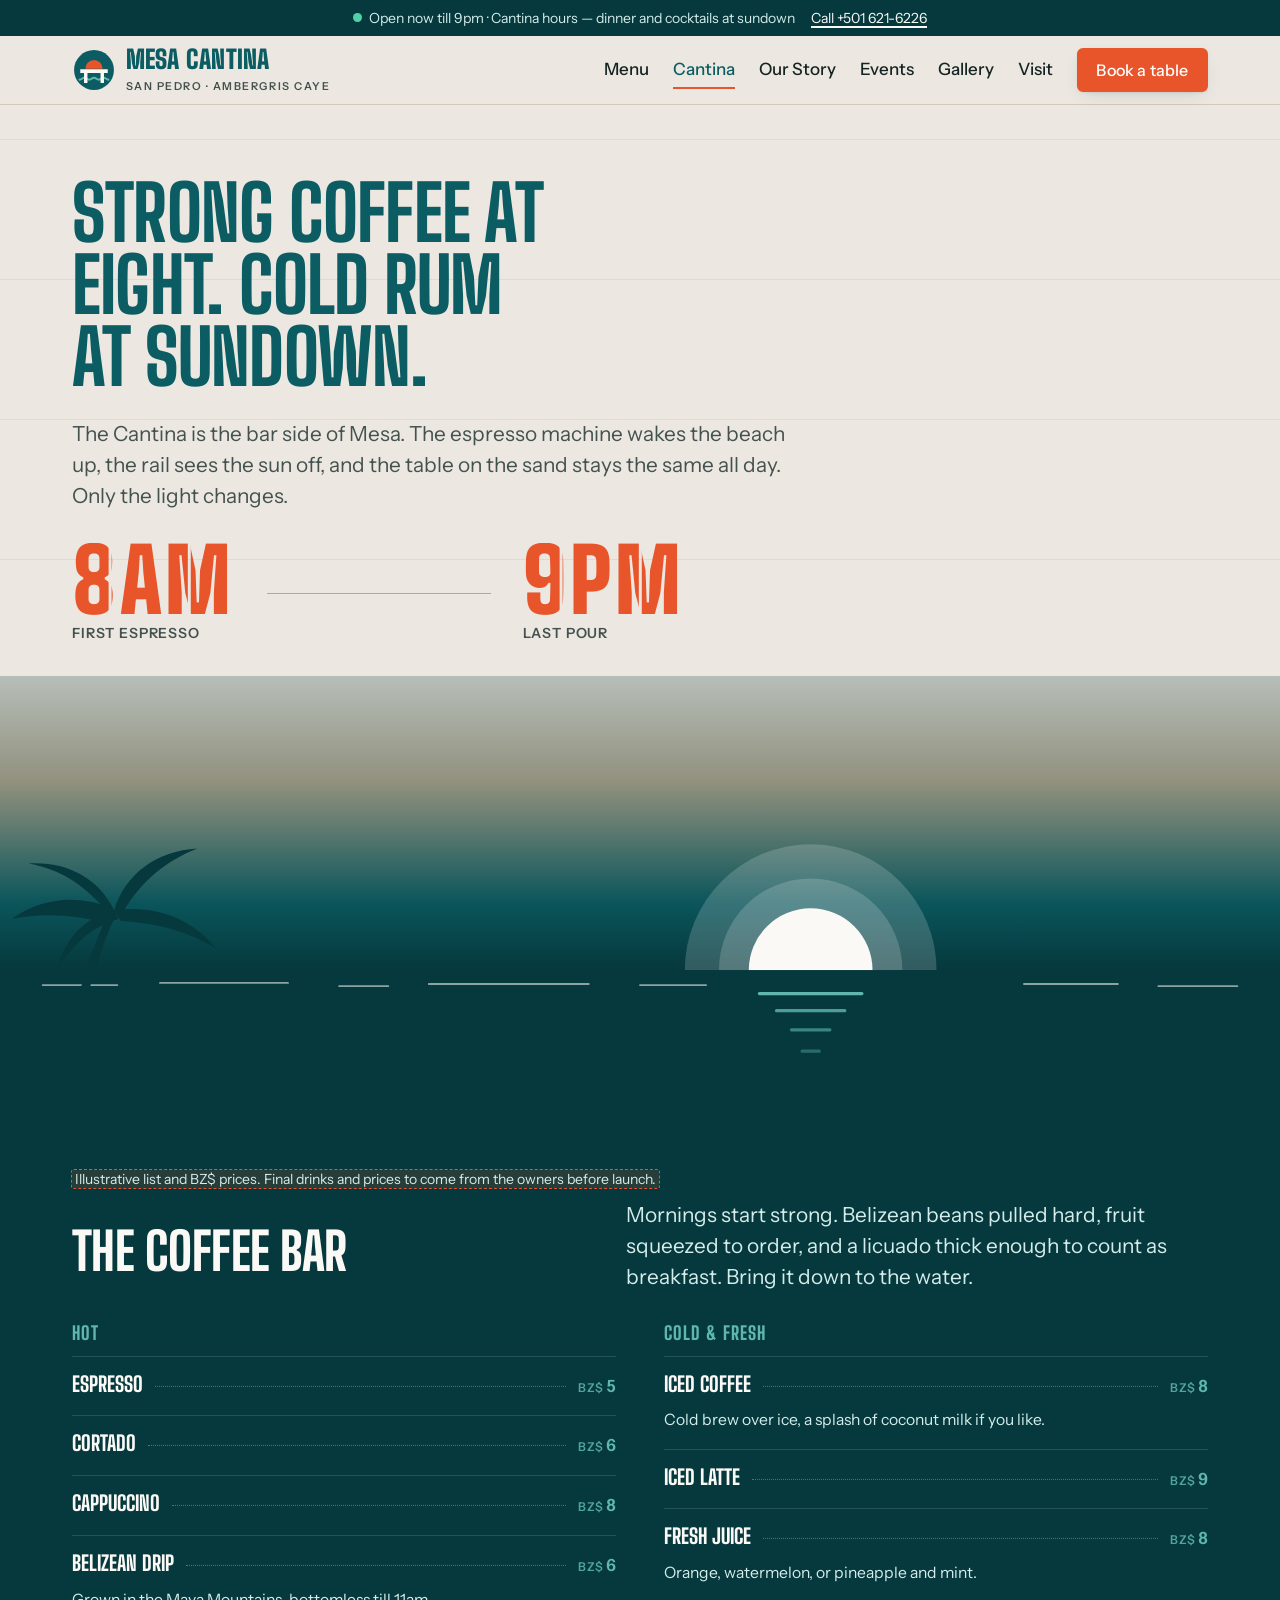
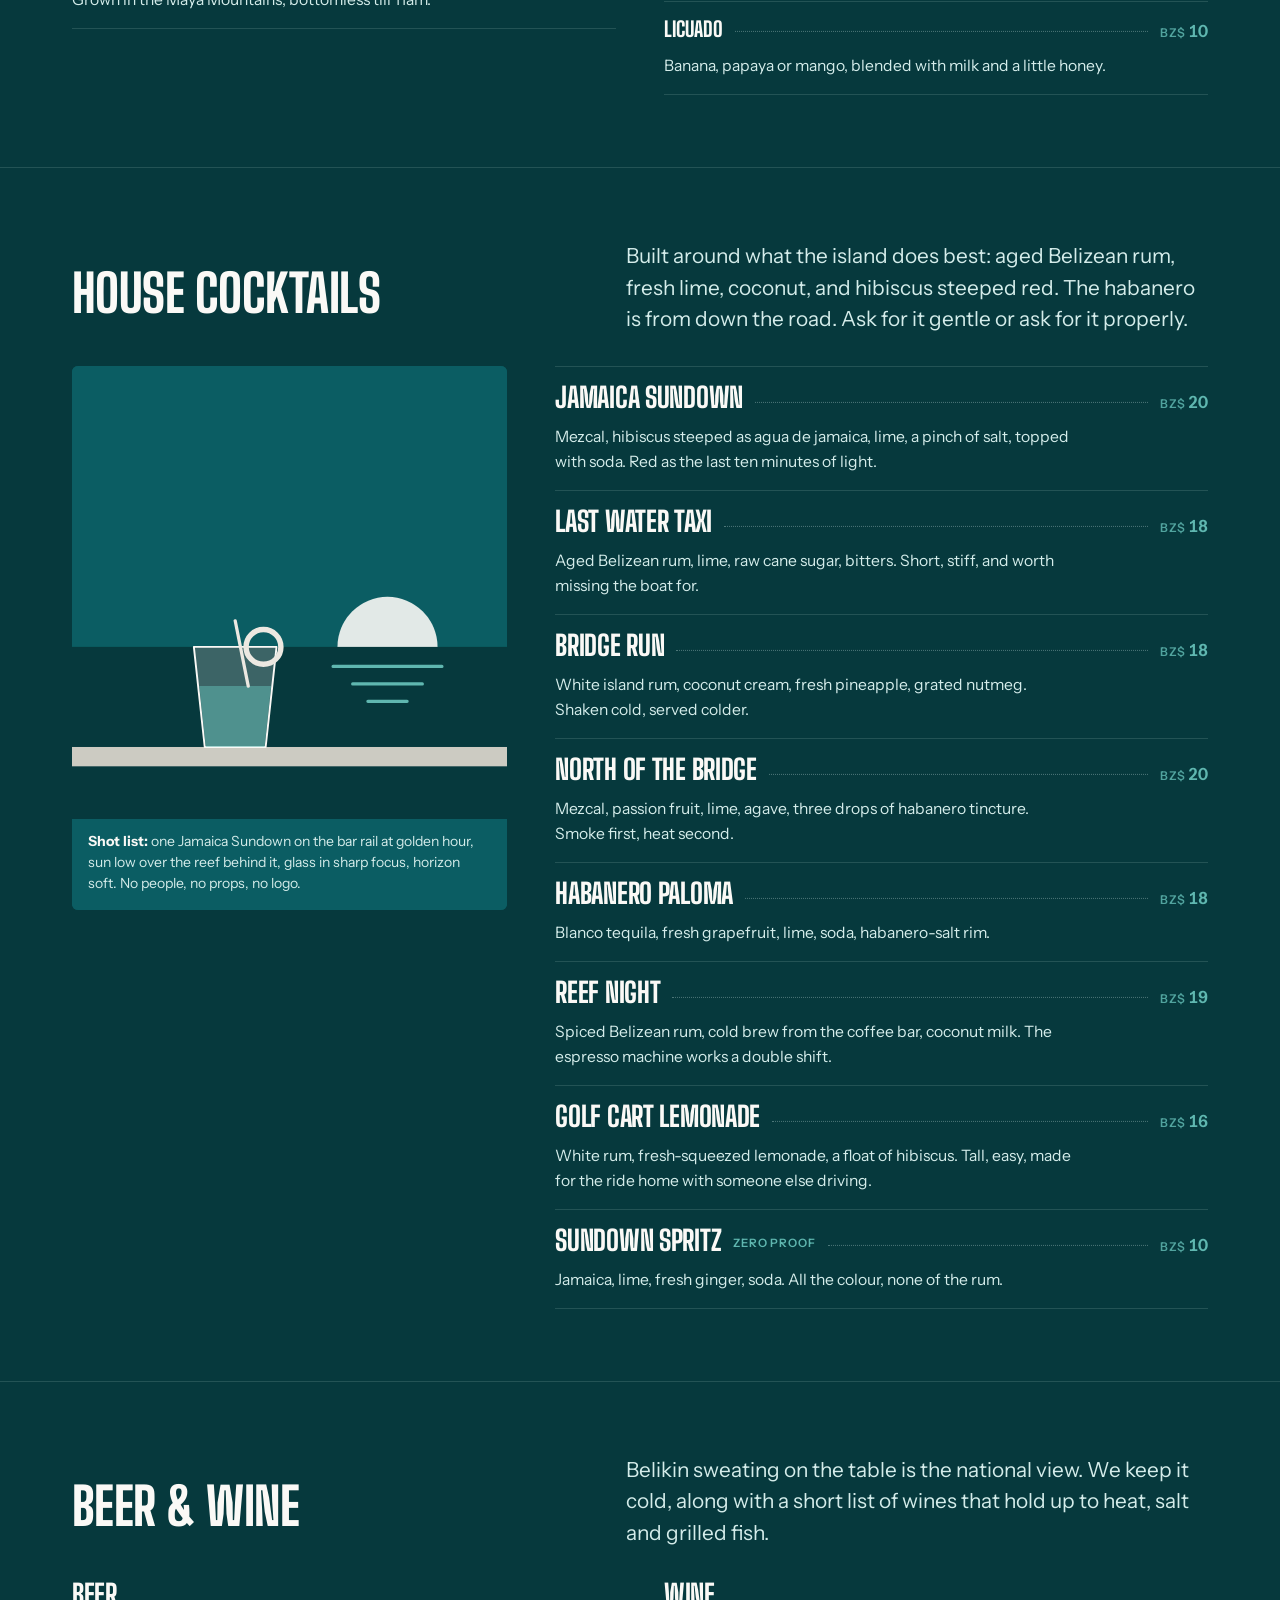
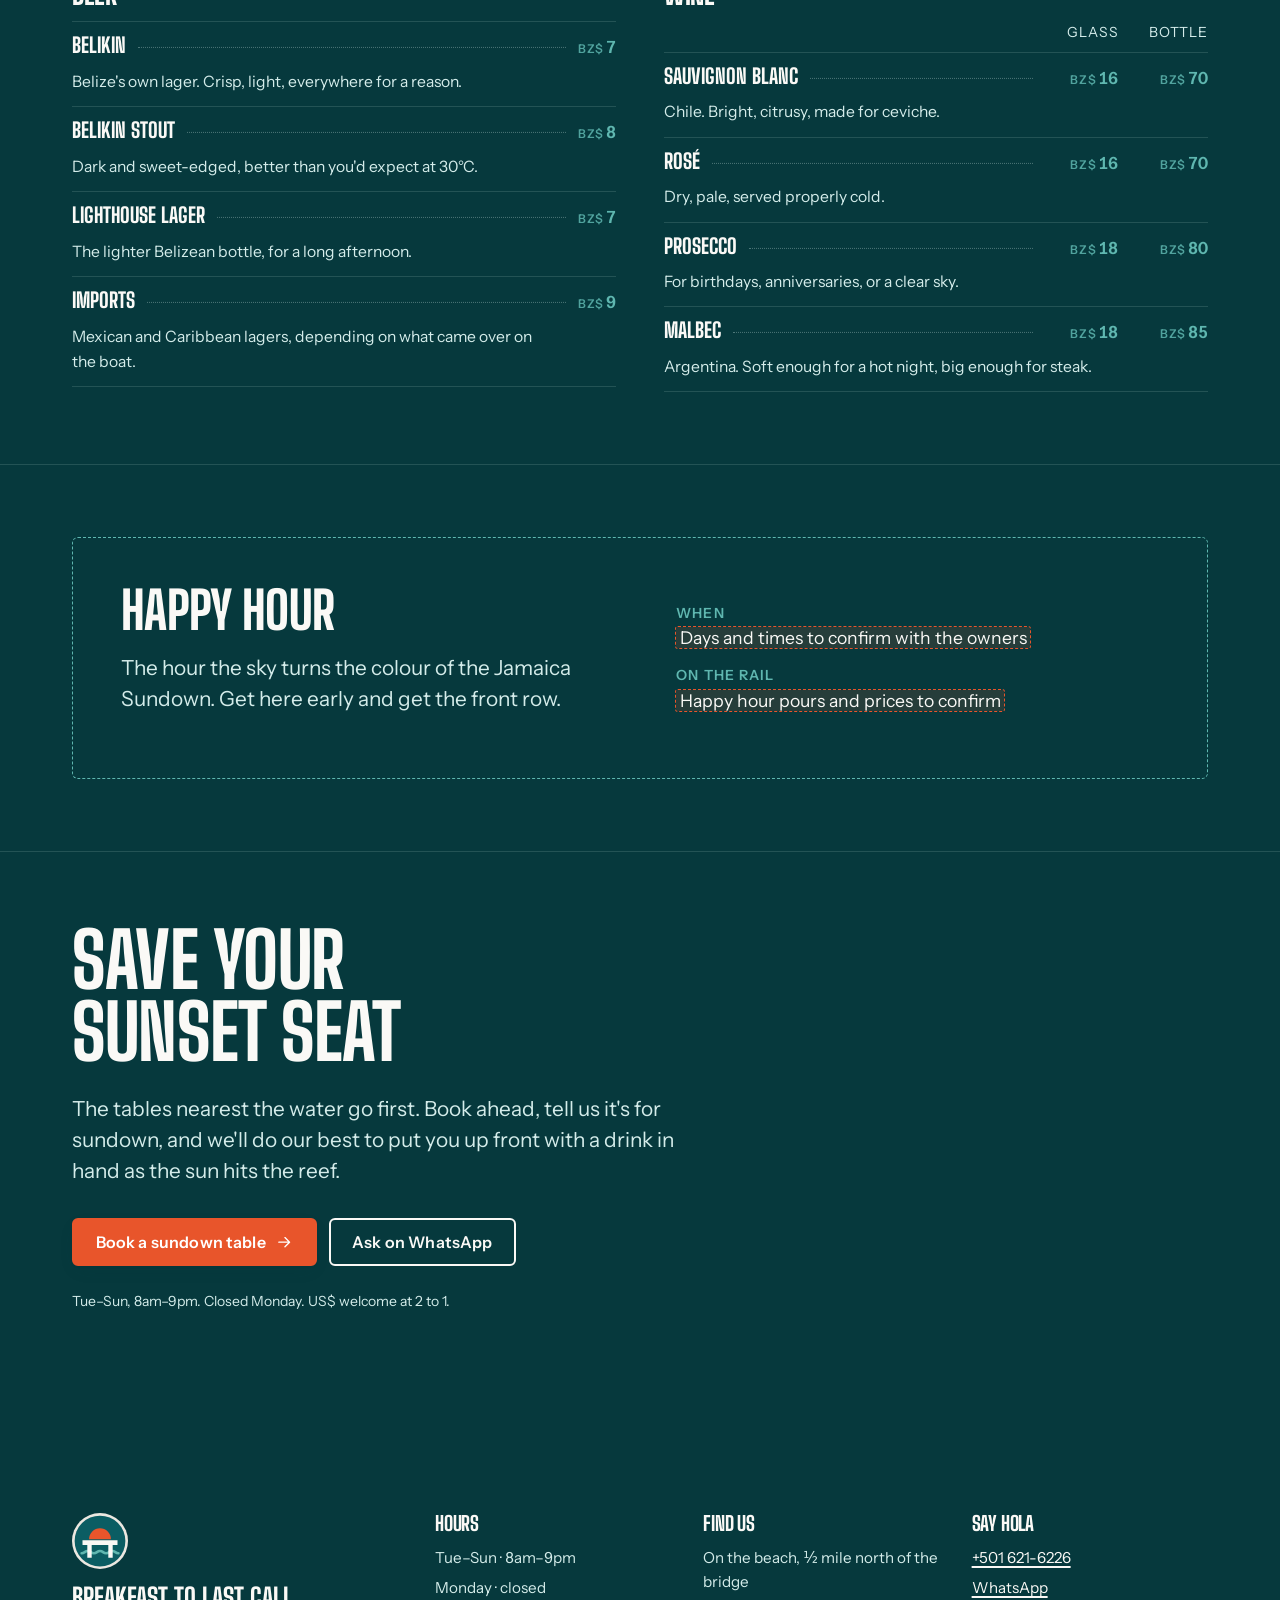
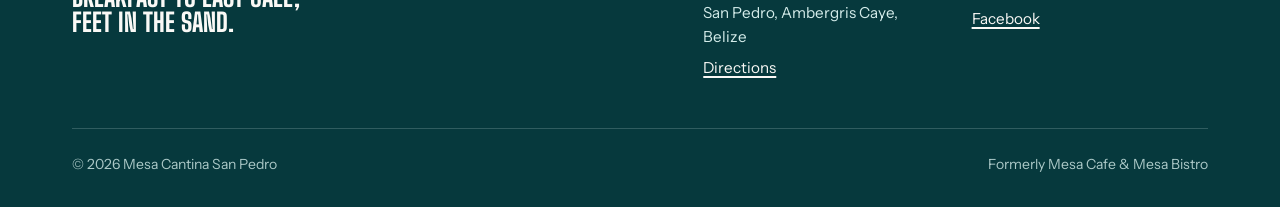
==== mesa-cantina/drinks.html @ f244af22 "Mesa Cantina site: brand assets, events, story pages Co-Authored-By: Claude Opus 5.5 <noreply@anthro" ====
<!doctype html>
<html lang="en">
<head>
<meta charset="utf-8">
<meta name="viewport" content="width=device-width,initial-scale=1">
<title>The Cantina: Coffee, Cocktails &amp; Sundown · Mesa Cantina San Pedro</title>
<meta name="description" content="Strong Belizean coffee from 8am, island cocktails with local rum, mezcal, hibiscus and habanero at sundown, cold Belikin on the sand. The bar side of Mesa Cantina, San Pedro, Ambergris Caye.">
<meta name="theme-color" content="#0B5D63">
<link rel="icon" href="assets/favicon.svg" type="image/svg+xml">
<link rel="preconnect" href="https://fonts.googleapis.com"><link rel="preconnect" href="https://fonts.gstatic.com" crossorigin>
<link rel="stylesheet" href="css/mesa.css">
<style>
  /* ---------- hero: daylight on the plank ---------- */
  .dk-hero{padding-block:var(--s-8) var(--s-6)}
  .dk-hero h1{max-width:14ch;color:var(--reef)}
  .dk-hero .lead{margin-top:var(--s-5);max-width:52ch}
  .dk-clock{display:flex;flex-wrap:wrap;align-items:flex-end;gap:var(--s-4) var(--s-6);margin:var(--s-6) 0 0;padding:0;list-style:none}
  .dk-clock li{display:grid;gap:var(--s-1)}
  .dk-clock .stencil{font-size:clamp(3.2rem,2rem + 5vw,5.5rem);line-height:.85}
  .dk-clock small{font-size:var(--t-small);font-weight:600;letter-spacing:.06em;text-transform:uppercase;color:var(--ink-2)}
  .dk-clock .rope{flex:1 1 4rem;align-self:center;height:1px;background:var(--rope);min-width:3rem;max-width:14rem}

  /* ---------- the sundown moment ---------- */
  .sundown{margin:0;background:var(--reef-deep);line-height:0}
  .sundown svg{width:100%;height:clamp(200px,34vw,420px)}
  .sd-sky-0{stop-color:var(--plank)}
  .sd-sky-1{stop-color:var(--rope)}
  .sd-sky-2{stop-color:var(--reef)}
  .sd-sky-3{stop-color:var(--reef-deep)}
  .sd-sun{fill:var(--salt)}
  .sd-halo{fill:var(--salt);opacity:.18}
  .sd-sea{fill:var(--reef-deep)}
  .sd-reef{stroke:var(--salt);stroke-width:1.75;stroke-linecap:round;fill:none;opacity:.55}
  .sd-glint{stroke:var(--lagoon);stroke-width:3;stroke-linecap:round;fill:none}
  .sd-dock{fill:var(--reef-deep)}
  .sd-dusk{fill:var(--reef-deep);opacity:0}
  /* motion: only armed by JS when motion is allowed; final state is the default */
  .sundown .sd-sunset{transition:transform 2.6s var(--ease-out)}
  .sundown .sd-glints{transition:opacity 1.6s ease 1.2s}
  .sundown .sd-dusk{transition:opacity 2.6s var(--ease-out)}
  .sundown.is-armed .sd-sunset{transform:translateY(-150px)}
  .sundown.is-armed .sd-glints{opacity:0}
  .sundown.is-armed.is-set .sd-sunset{transform:none}
  .sundown.is-armed.is-set .sd-glints{opacity:1}
  .sundown.is-armed.is-set .sd-dusk{opacity:.22}

  /* ---------- night world ---------- */
  .night{background:var(--reef-deep);color:var(--reef-ink)}
  .night h2,.night h3{color:var(--salt)}
  .night .lead{color:var(--reef-ink)}
  .night a{color:var(--salt)}
  .dk-section{padding-block:var(--s-8)}
  .dk-section + .dk-section{border-top:1px solid rgb(212 236 234 / .14)}
  .dk-section h2{color:var(--salt);margin-bottom:var(--s-4)}
  .dk-note{font-size:var(--t-small);color:var(--reef-ink);margin:0 0 var(--s-2)}
  .dk-head{display:grid;gap:var(--s-2) var(--s-7);margin-bottom:var(--s-6)}
  .dk-head .lead{margin:0}
  @media (min-width:900px){.dk-head{grid-template-columns:minmax(0,1fr) minmax(0,1.15fr);align-items:end}}

  /* menu lines */
  .pours{list-style:none;margin:0;padding:0;display:grid;gap:0}
  .pour{padding-block:var(--s-4);border-bottom:1px solid rgb(212 236 234 / .14)}
  .pour:first-child{border-top:1px solid rgb(212 236 234 / .14)}
  .pour-line{display:flex;align-items:baseline;gap:var(--s-3)}
  .pour-line h3,.pour-line .name{font-family:var(--font-display);font-weight:800;text-transform:uppercase;font-size:var(--t-h3);line-height:1.05;color:var(--salt);margin:0}
  .pour-line .name{font-size:1.3rem}
  .pour-line::after{content:"";order:1;flex:1 1 1rem;border-bottom:1px dotted rgb(212 236 234 / .35);transform:translateY(-.3em)}
  .price{order:2;font-variant-numeric:tabular-nums;font-weight:600;color:var(--lagoon);white-space:nowrap;font-size:1.05rem}
  .price small{font-size:.72em;letter-spacing:.06em;margin-right:.15em;opacity:.85}
  .pour p{margin:var(--s-2) 0 0;color:var(--reef-ink);font-size:.98rem;max-width:52ch}
  .pour .zero{display:inline-block;margin-left:.5em;font:600 .72rem/1 var(--font-body);letter-spacing:.08em;text-transform:uppercase;color:var(--lagoon);vertical-align:.35em}

  /* coffee bar: two columns of short lines */
  .coffee-grid{display:grid;gap:var(--s-6)}
  .coffee-grid h3{font-size:1.15rem;letter-spacing:.06em;color:var(--lagoon);margin-bottom:var(--s-3)}
  @media (min-width:760px){.coffee-grid{grid-template-columns:1fr 1fr;gap:var(--s-7)}}

  /* cocktails with photo slot */
  .bar{display:grid;gap:var(--s-7)}
  @media (min-width:960px){.bar{grid-template-columns:minmax(0,.8fr) minmax(0,1.2fr);align-items:start}.bar .photo-slot{position:sticky;top:6rem}}
  .photo-slot{margin:0;background:var(--reef);border-radius:var(--radius);overflow:hidden;display:grid;grid-template-rows:1fr auto}
  .photo-slot svg{width:100%;height:100%;min-height:0}
  .photo-slot figcaption{line-height:1.5;font-size:var(--t-small);color:var(--reef-ink);padding:var(--s-3) var(--s-4) var(--s-4);background:var(--reef)}
  .photo-slot figcaption b{color:var(--salt)}

  /* beer & wine */
  .cellar{display:grid;gap:var(--s-7)}
  @media (min-width:860px){.cellar{grid-template-columns:1fr 1fr}}
  .cellar h3.group{font-size:var(--t-h3);color:var(--salt);margin-bottom:var(--s-3)}
  .cellar .pour{padding-block:var(--s-3)}
  .wine-cols{display:flex;justify-content:flex-end;gap:var(--s-4);font-size:var(--t-small);letter-spacing:.06em;text-transform:uppercase;color:var(--reef-ink);margin-bottom:var(--s-2)}
  .wine-cols span{min-width:4.6rem;text-align:right}
  .pour-line .pair{order:2;display:flex;gap:var(--s-4)}
  .pour-line .pair .price{min-width:4.6rem;text-align:right}

  /* happy hour */
  .hh{display:grid;gap:var(--s-5);padding:var(--s-6);border:1px dashed var(--lagoon);border-radius:var(--radius)}
  .hh h2{margin:0}
  .hh dl{margin:0;display:grid;gap:var(--s-3)}
  .hh dt{font-size:var(--t-small);letter-spacing:.08em;text-transform:uppercase;color:var(--lagoon);font-weight:600}
  .hh dd{margin:0;color:var(--salt);font-size:1.1rem}
  @media (min-width:860px){.hh{grid-template-columns:1.1fr 1fr;align-items:center;padding:var(--s-7)}}

  /* closing CTA */
  .dk-cta{padding-block:var(--s-8) var(--s-9);text-align:left}
  .dk-cta h2{font-size:var(--t-h1);max-width:12ch;margin-bottom:var(--s-5)}
  .dk-cta .lead{max-width:46ch}
  .dk-actions{display:flex;flex-wrap:wrap;gap:var(--s-3);margin-top:var(--s-6)}
  .night .btn{color:#fff}
  .night .btn--ghost{--fg:var(--salt);color:var(--fg)}
  .night .btn--ghost:hover{--bg:var(--salt);--fg:var(--reef-deep);border-color:var(--salt)}
  .dk-fine{margin-top:var(--s-5);font-size:var(--t-small);color:var(--reef-ink)}
</style>
<script src="js/mesa.js" defer></script>
</head>
<body>
<a class="skip" href="#main">Skip to content</a>
<div class="tide" data-tide role="status"><div class="wrap"><span><span class="dot" aria-hidden="true"></span><span data-tide-text>Tue–Sun · 8am–9pm · on the beach north of the bridge</span></span><a href="tel:+5016216226">Call +501 621-6226</a></div></div>
<header class="site-head">
  <div class="wrap">
    <a class="brand" href="index.html" aria-label="Mesa Cantina San Pedro, home">
      <img src="assets/logo-mark.svg" alt="" width="44" height="44">
      <span><b>Mesa Cantina</b><small>San Pedro · Ambergris Caye</small></span>
    </a>
    <button class="nav-toggle" aria-expanded="false" aria-controls="site-nav" aria-label="Menu">
      <svg width="28" height="28" viewBox="0 0 28 28" fill="none" stroke="currentColor" stroke-width="2.2" stroke-linecap="round"><path d="M4 8h20M4 14h20M4 20h13"/></svg>
    </button>
    <nav class="nav" id="site-nav" aria-label="Main">
      <ul>
        <li><a href="menu.html">Menu</a></li>
        <li><a href="drinks.html">Cantina</a></li>
        <li><a href="story.html">Our Story</a></li>
        <li><a href="events.html">Events</a></li>
        <li><a href="gallery.html">Gallery</a></li>
        <li><a href="visit.html">Visit</a></li>
        <li><a class="btn" href="reserve.html">Book a table</a></li>
      </ul>
    </nav>
  </div>
</header>

<main id="main">

  <!-- Daylight: the plank end of the dock -->
  <section class="dk-hero" aria-labelledby="dk-title">
    <div class="wrap">
      <h1 id="dk-title">Strong coffee at eight. Cold rum at sundown.</h1>
      <p class="lead">The Cantina is the bar side of Mesa. The espresso machine wakes the beach up, the rail sees the sun off, and the table on the sand stays the same all day. Only the light changes.</p>
      <ul class="dk-clock" aria-label="Cantina hours, Tuesday to Sunday">
        <li><span class="stencil num">8AM</span><small>First espresso</small></li>
        <li class="rope" aria-hidden="true"></li>
        <li><span class="stencil num">9PM</span><small>Last pour</small></li>
      </ul>
    </div>
  </section>

  <!-- The one motion moment: the sun drops into the reef -->
  <figure class="sundown" data-sundown>
    <svg viewBox="0 0 1200 400" preserveAspectRatio="xMidYMax slice" role="img" aria-labelledby="sd-t">
      <title id="sd-t">The sun sinking onto the reef horizon off San Pedro, a dock running out into dark water</title>
      <defs>
        <linearGradient id="sd-sky" x1="0" y1="0" x2="0" y2="1">
          <stop offset="0" class="sd-sky-0"/>
          <stop offset=".38" class="sd-sky-1"/>
          <stop offset=".78" class="sd-sky-2"/>
          <stop offset="1" class="sd-sky-3"/>
        </linearGradient>
        <clipPath id="sd-above"><rect x="0" y="0" width="1200" height="282"/></clipPath>
      </defs>
      <rect width="1200" height="282" fill="url(#sd-sky)"/>
      <rect class="sd-dusk" width="1200" height="282"/>
      <g clip-path="url(#sd-above)">
        <g class="sd-sunset">
          <circle class="sd-halo" cx="760" cy="282" r="118"/>
          <circle class="sd-halo" cx="760" cy="282" r="86"/>
          <circle class="sd-sun" cx="760" cy="282" r="58"/>
        </g>
      </g>
      <rect class="sd-sea" y="282" width="1200" height="118"/>
      <!-- the barrier reef: a broken line of surf on the horizon -->
      <path class="sd-reef" d="M40 296h70M150 294h120M318 297h46M402 295h150M600 296h62M960 295h88M1086 297h74"/>
      <!-- sun glints on the water -->
      <g class="sd-glints">
        <path class="sd-glint" d="M712 304h96"/>
        <path class="sd-glint" d="M728 320h64" opacity=".8"/>
        <path class="sd-glint" d="M742 338h36" opacity=".6"/>
        <path class="sd-glint" d="M752 358h16" opacity=".4"/>
      </g>
      <!-- dock running out from the left edge -->
      <g class="sd-dock">
        <path d="M0 330h420l-10 8H0z"/>
        <rect x="70" y="302" width="10" height="70"/>
        <rect x="190" y="306" width="10" height="66"/>
        <rect x="300" y="310" width="9" height="56"/>
        <rect x="396" y="314" width="8" height="40"/>
        <!-- a palm leaning over the sand -->
        <path d="M58 400c6-60 18-120 46-176l6 3c-26 56-38 114-42 173z"/>
        <path d="M107 226c-30-16-68-12-96 8 30-6 58-4 90 4zM107 226c10-34 40-56 78-58-30 12-52 30-70 60zM107 226c38-6 74 8 96 36-30-18-58-24-90-26zM107 226c-14-30-44-46-80-44 32 6 54 22 74 46zM107 226c-28 6-48 28-54 58 14-26 32-42 58-50z"/>
      </g>
    </svg>
  </figure>

  <div class="night">

    <!-- Coffee bar -->
    <section class="dk-section" id="coffee" aria-labelledby="coffee-h">
      <div class="wrap">
        <p class="dk-note"><span class="tbd">Illustrative list and BZ$ prices. Final drinks and prices to come from the owners before launch.</span></p>
        <div class="dk-head">
          <h2 id="coffee-h">The coffee bar</h2>
          <p class="lead">Mornings start strong. Belizean beans pulled hard, fruit squeezed to order, and a licuado thick enough to count as breakfast. Bring it down to the water.</p>
        </div>
        <div class="coffee-grid" data-reveal>
          <div>
            <h3>Hot</h3>
            <ul class="pours">
              <li class="pour"><div class="pour-line"><span class="name">Espresso</span><span class="price"><small>BZ$</small>5</span></div></li>
              <li class="pour"><div class="pour-line"><span class="name">Cortado</span><span class="price"><small>BZ$</small>6</span></div></li>
              <li class="pour"><div class="pour-line"><span class="name">Cappuccino</span><span class="price"><small>BZ$</small>8</span></div></li>
              <li class="pour"><div class="pour-line"><span class="name">Belizean drip</span><span class="price"><small>BZ$</small>6</span></div><p>Grown in the Maya Mountains, bottomless till 11am.</p></li>
            </ul>
          </div>
          <div>
            <h3>Cold &amp; fresh</h3>
            <ul class="pours">
              <li class="pour"><div class="pour-line"><span class="name">Iced coffee</span><span class="price"><small>BZ$</small>8</span></div><p>Cold brew over ice, a splash of coconut milk if you like.</p></li>
              <li class="pour"><div class="pour-line"><span class="name">Iced latte</span><span class="price"><small>BZ$</small>9</span></div></li>
              <li class="pour"><div class="pour-line"><span class="name">Fresh juice</span><span class="price"><small>BZ$</small>8</span></div><p>Orange, watermelon, or pineapple and mint.</p></li>
              <li class="pour"><div class="pour-line"><span class="name">Licuado</span><span class="price"><small>BZ$</small>10</span></div><p>Banana, papaya or mango, blended with milk and a little honey.</p></li>
            </ul>
          </div>
        </div>
      </div>
    </section>

    <!-- House cocktails -->
    <section class="dk-section" id="cocktails" aria-labelledby="cocktails-h">
      <div class="wrap">
        <div class="dk-head">
          <h2 id="cocktails-h">House cocktails</h2>
          <p class="lead">Built around what the island does best: aged Belizean rum, fresh lime, coconut, and hibiscus steeped red. The habanero is from down the road. Ask for it gentle or ask for it properly.</p>
        </div>
        <div class="bar">
          <figure class="photo-slot" style="aspect-ratio:4/5">
            <svg viewBox="0 0 400 500" preserveAspectRatio="xMidYMid slice" aria-hidden="true" focusable="false">
              <rect style="fill:var(--reef)" width="400" height="300"/>
              <circle style="fill:var(--salt)" cx="290" cy="300" r="46" opacity=".9"/>
              <rect style="fill:var(--reef-deep)" y="300" width="400" height="200"/>
              <path style="stroke:var(--lagoon)" d="M240 318h100M258 334h64M272 350h36" stroke-width="3" stroke-linecap="round"/>
              <!-- bar rail -->
              <rect style="fill:var(--plank-2)" y="392" width="400" height="18" opacity=".9"/>
              <rect style="fill:var(--reef-deep)" y="410" width="400" height="90"/>
              <!-- glass on the rail -->
              <path style="fill:var(--salt);stroke:var(--salt)" d="M112 300h76l-10 92h-56z" fill-opacity=".22" stroke-width="1.75" stroke-linejoin="round"/>
              <path style="fill:var(--lagoon)" d="M117 336h66l-6 56h-54z" opacity=".55"/>
              <circle style="stroke:var(--plank)" cx="176" cy="300" r="16" fill="none" stroke-width="5"/>
              <path style="stroke:var(--plank)" d="M150 276l12 60" stroke-width="3" stroke-linecap="round"/>
            </svg>
            <figcaption><b>Shot list:</b> one Jamaica Sundown on the bar rail at golden hour, sun low over the reef behind it, glass in sharp focus, horizon soft. No people, no props, no logo.</figcaption>
          </figure>

          <ul class="pours" data-reveal>
            <li class="pour"><div class="pour-line"><h3>Jamaica Sundown</h3><span class="price"><small>BZ$</small>20</span></div><p>Mezcal, hibiscus steeped as agua de jamaica, lime, a pinch of salt, topped with soda. Red as the last ten minutes of light.</p></li>
            <li class="pour"><div class="pour-line"><h3>Last Water Taxi</h3><span class="price"><small>BZ$</small>18</span></div><p>Aged Belizean rum, lime, raw cane sugar, bitters. Short, stiff, and worth missing the boat for.</p></li>
            <li class="pour"><div class="pour-line"><h3>Bridge Run</h3><span class="price"><small>BZ$</small>18</span></div><p>White island rum, coconut cream, fresh pineapple, grated nutmeg. Shaken cold, served colder.</p></li>
            <li class="pour"><div class="pour-line"><h3>North of the Bridge</h3><span class="price"><small>BZ$</small>20</span></div><p>Mezcal, passion fruit, lime, agave, three drops of habanero tincture. Smoke first, heat second.</p></li>
            <li class="pour"><div class="pour-line"><h3>Habanero Paloma</h3><span class="price"><small>BZ$</small>18</span></div><p>Blanco tequila, fresh grapefruit, lime, soda, habanero-salt rim.</p></li>
            <li class="pour"><div class="pour-line"><h3>Reef Night</h3><span class="price"><small>BZ$</small>19</span></div><p>Spiced Belizean rum, cold brew from the coffee bar, coconut milk. The espresso machine works a double shift.</p></li>
            <li class="pour"><div class="pour-line"><h3>Golf Cart Lemonade</h3><span class="price"><small>BZ$</small>16</span></div><p>White rum, fresh-squeezed lemonade, a float of hibiscus. Tall, easy, made for the ride home with someone else driving.</p></li>
            <li class="pour"><div class="pour-line"><h3>Sundown Spritz <span class="zero">Zero proof</span></h3><span class="price"><small>BZ$</small>10</span></div><p>Jamaica, lime, fresh ginger, soda. All the colour, none of the rum.</p></li>
          </ul>
        </div>
      </div>
    </section>

    <!-- Beer & wine -->
    <section class="dk-section" id="beer-wine" aria-labelledby="bw-h">
      <div class="wrap">
        <div class="dk-head">
          <h2 id="bw-h">Beer &amp; wine</h2>
          <p class="lead">Belikin sweating on the table is the national view. We keep it cold, along with a short list of wines that hold up to heat, salt and grilled fish.</p>
        </div>
        <div class="cellar" data-reveal>
          <div>
            <h3 class="group">Beer</h3>
            <ul class="pours">
              <li class="pour"><div class="pour-line"><span class="name">Belikin</span><span class="price"><small>BZ$</small>7</span></div><p>Belize's own lager. Crisp, light, everywhere for a reason.</p></li>
              <li class="pour"><div class="pour-line"><span class="name">Belikin Stout</span><span class="price"><small>BZ$</small>8</span></div><p>Dark and sweet-edged, better than you'd expect at 30°C.</p></li>
              <li class="pour"><div class="pour-line"><span class="name">Lighthouse Lager</span><span class="price"><small>BZ$</small>7</span></div><p>The lighter Belizean bottle, for a long afternoon.</p></li>
              <li class="pour"><div class="pour-line"><span class="name">Imports</span><span class="price"><small>BZ$</small>9</span></div><p>Mexican and Caribbean lagers, depending on what came over on the boat.</p></li>
            </ul>
          </div>
          <div>
            <h3 class="group">Wine</h3>
            <div class="wine-cols" aria-hidden="true"><span>Glass</span><span>Bottle</span></div>
            <ul class="pours">
              <li class="pour"><div class="pour-line"><span class="name">Sauvignon blanc</span><span class="pair"><span class="price"><span class="sr-only">Glass </span><small>BZ$</small>16</span><span class="price"><span class="sr-only">Bottle </span><small>BZ$</small>70</span></span></div><p>Chile. Bright, citrusy, made for ceviche.</p></li>
              <li class="pour"><div class="pour-line"><span class="name">Rosé</span><span class="pair"><span class="price"><span class="sr-only">Glass </span><small>BZ$</small>16</span><span class="price"><span class="sr-only">Bottle </span><small>BZ$</small>70</span></span></div><p>Dry, pale, served properly cold.</p></li>
              <li class="pour"><div class="pour-line"><span class="name">Prosecco</span><span class="pair"><span class="price"><span class="sr-only">Glass </span><small>BZ$</small>18</span><span class="price"><span class="sr-only">Bottle </span><small>BZ$</small>80</span></span></div><p>For birthdays, anniversaries, or a clear sky.</p></li>
              <li class="pour"><div class="pour-line"><span class="name">Malbec</span><span class="pair"><span class="price"><span class="sr-only">Glass </span><small>BZ$</small>18</span><span class="price"><span class="sr-only">Bottle </span><small>BZ$</small>85</span></span></div><p>Argentina. Soft enough for a hot night, big enough for steak.</p></li>
            </ul>
          </div>
        </div>
      </div>
    </section>

    <!-- Happy hour -->
    <section class="dk-section" id="happy-hour" aria-labelledby="hh-h">
      <div class="wrap">
        <div class="hh">
          <div>
            <h2 id="hh-h">Happy hour</h2>
            <p class="lead" style="margin-top:var(--s-4)">The hour the sky turns the colour of the Jamaica Sundown. Get here early and get the front row.</p>
          </div>
          <dl>
            <div><dt>When</dt><dd><span class="tbd">Days and times to confirm with the owners</span></dd></div>
            <div><dt>On the rail</dt><dd><span class="tbd">Happy hour pours and prices to confirm</span></dd></div>
          </dl>
        </div>
      </div>
    </section>

    <!-- Closing CTA -->
    <section class="dk-section dk-cta" aria-labelledby="cta-h">
      <div class="wrap">
        <h2 id="cta-h">Save your sunset seat</h2>
        <p class="lead">The tables nearest the water go first. Book ahead, tell us it's for sundown, and we'll do our best to put you up front with a drink in hand as the sun hits the reef.</p>
        <div class="dk-actions">
          <a class="btn" href="reserve.html">Book a sundown table
            <svg viewBox="0 0 24 24" fill="none" stroke="currentColor" stroke-width="1.75" stroke-linecap="round" stroke-linejoin="round" aria-hidden="true"><path d="M5 12h14M13 6l6 6-6 6"/></svg>
          </a>
          <a class="btn btn--ghost" href="https://wa.me/5016216226">Ask on WhatsApp</a>
        </div>
        <p class="dk-fine">Tue–Sun, 8am–9pm. Closed Monday. US$ welcome at 2 to 1.</p>
      </div>
    </section>

  </div>
</main>

<footer class="site-foot">
  <div class="wrap">
    <div class="foot-grid">
      <div>
        <img src="assets/logo-mark.svg" alt="" width="56" height="56" style="margin-bottom:1rem">
        <p style="color:var(--salt);font:800 1.6rem/1 var(--font-display);text-transform:uppercase">Breakfast to last call,<br>feet in the sand.</p>
      </div>
      <div><h3>Hours</h3><ul class="num"><li>Tue–Sun · 8am–9pm</li><li>Monday · closed</li></ul></div>
      <div><h3>Find us</h3><ul><li>On the beach, ½ mile north of the bridge</li><li>San Pedro, Ambergris Caye, Belize</li><li><a href="visit.html">Directions</a></li></ul></div>
      <div><h3>Say hola</h3><ul><li><a href="tel:+5016216226">+501 621-6226</a></li><li><a href="https://wa.me/5016216226">WhatsApp</a></li><li><a href="https://www.facebook.com/mesasanpedro/" rel="noopener">Facebook</a></li></ul></div>
    </div>
    <div class="foot-base"><span>© <span data-year>2026</span> Mesa Cantina San Pedro</span><span>Formerly Mesa Cafe &amp; Mesa Bistro</span></div>
  </div>
</footer>
<script>
/* Sundown: the page's single motion moment. Plays once when scrolled into view; skipped under reduced motion (final frame shows by default). */
(() => {
  const fig = document.querySelector('[data-sundown]');
  if (!fig || !('IntersectionObserver' in window) || matchMedia('(prefers-reduced-motion: reduce)').matches) return;
  fig.classList.add('is-armed');
  const io = new IntersectionObserver(es => es.forEach(e => {
    if (e.isIntersecting) { requestAnimationFrame(() => fig.classList.add('is-set')); io.disconnect(); }
  }), { threshold: .45 });
  requestAnimationFrame(() => io.observe(fig));
})();
</script>
</body>
</html>
---- mesa-cantina/css/mesa.css ----
/* Mesa Cantina San Pedro — shared design system */
@import url('https://fonts.googleapis.com/css2?family=Big+Shoulders+Display:wght@600;800;900&family=Instrument+Sans:ital,wght@0,400;0,500;0,600;1,400&display=swap');

:root{
  /* palette: dock + reef + buoy */
  --plank:#ECE8E1;        /* sun-bleached dock plank (page ground) */
  --plank-2:#E1DBD1;      /* weathered plank, alt section ground */
  --salt:#FAF9F6;         /* salt-white cards / inputs */
  --reef:#0B5D63;         /* reef turquoise — dominant brand */
  --reef-deep:#06393D;    /* night cantina ground */
  --reef-ink:#D4ECEA;     /* text on reef */
  --lagoon:#5FB7B0;       /* shallow lagoon accent on dark */
  --buoy:#E8552B;         /* buoy orange — primary action */
  --buoy-deep:#C2401B;    /* hover / pressed */
  --ink:#152422;          /* body text */
  --ink-2:#44524F;        /* secondary text (5.9:1 on plank) */
  --rope:#B7A98F;         /* hairlines, rope */
  --focus:#E8552B;

  --font-display:'Big Shoulders Display', 'Arial Narrow', sans-serif;
  --font-body:'Instrument Sans', system-ui, sans-serif;

  /* type scale (fluid) */
  --t-hero:clamp(3.4rem, 1.6rem + 8vw, 6rem);
  --t-h1:clamp(2.6rem, 1.6rem + 4.4vw, 4.75rem);
  --t-h2:clamp(2rem, 1.4rem + 2.6vw, 3.25rem);
  --t-h3:clamp(1.35rem, 1.1rem + 1vw, 1.75rem);
  --t-lead:clamp(1.1rem, 1rem + .4vw, 1.3rem);
  --t-body:1.0625rem;
  --t-small:.875rem;

  /* spacing rhythm: 4px base */
  --s-1:.25rem; --s-2:.5rem; --s-3:.75rem; --s-4:1rem; --s-5:1.5rem;
  --s-6:2rem; --s-7:3rem; --s-8:4.5rem; --s-9:7rem;
  --gutter:clamp(1rem, .5rem + 2.5vw, 2.5rem);
  --max:76rem;
  --measure:68ch;

  --radius:6px;
  --shadow-1:0 1px 2px rgb(6 57 61 / .08), 0 6px 18px -6px rgb(6 57 61 / .18);
  --shadow-2:0 2px 4px rgb(6 57 61 / .10), 0 18px 40px -12px rgb(6 57 61 / .28);
  --ease-out:cubic-bezier(.16,1,.3,1);
}

*,*::before,*::after{box-sizing:border-box}
html{-webkit-text-size-adjust:100%;scroll-behavior:smooth;scroll-padding-top:5rem}
@media (prefers-reduced-motion:reduce){html{scroll-behavior:auto}*{animation-duration:.01ms!important;transition-duration:.01ms!important}}
body{margin:0;background:var(--plank);color:var(--ink);font:400 var(--t-body)/1.6 var(--font-body);
  /* plank grain: faint horizontal board seams */
  background-image:repeating-linear-gradient(180deg, transparent 0 139px, rgb(183 169 143 / .22) 139px 140px);
  text-rendering:optimizeLegibility;-webkit-font-smoothing:antialiased}
img,svg{display:block;max-width:100%}
::selection{background:var(--reef);color:var(--salt)}
:focus-visible{outline:3px solid var(--focus);outline-offset:3px;border-radius:2px}
a{color:var(--reef);text-decoration-thickness:1.5px;text-underline-offset:.22em}
a:hover{color:var(--buoy-deep)}
html{scrollbar-color:var(--reef) var(--plank-2)}

h1,h2,h3,.display{font-family:var(--font-display);font-weight:800;line-height:.95;letter-spacing:-.01em;text-transform:uppercase;text-wrap:balance;margin:0}
h1{font-size:var(--t-h1)} h2{font-size:var(--t-h2)} h3{font-size:var(--t-h3);line-height:1.05}
p{margin:0 0 var(--s-4);max-width:var(--measure);text-wrap:pretty}
.lead{font-size:var(--t-lead);line-height:1.5;color:var(--ink-2)}
.num{font-variant-numeric:tabular-nums}

.wrap{width:100%;max-width:var(--max);margin-inline:auto;padding-inline:var(--gutter)}
.section{padding-block:var(--s-9)}
.section > .wrap > h2{margin-bottom:var(--s-5)}
.section--alt{background:var(--plank-2)}
.section--reef{background:var(--reef);color:var(--reef-ink)}
.section--night{background:var(--reef-deep);color:var(--reef-ink)}
.section--reef a,.section--night a{color:var(--salt)}
.section--reef .lead,.section--night .lead{color:var(--reef-ink)}
.skip{position:absolute;left:-999px;top:0;background:var(--buoy);color:#fff;padding:var(--s-3) var(--s-4);z-index:100}
.skip:focus{left:var(--s-4);top:var(--s-4)}
.sr-only{position:absolute;width:1px;height:1px;overflow:hidden;clip:rect(0 0 0 0);white-space:nowrap}

/* stencil mooring number — the dock signature. Use for slip/section markers that carry meaning (e.g. meal times), never as decoration-only numbering */
.stencil{font-family:var(--font-display);font-weight:900;letter-spacing:.04em;color:var(--buoy);
  -webkit-mask:repeating-linear-gradient(90deg,#000 0 46%,transparent 46% 50%,#000 50% 100%) 0 0/ .9em 100%;}

/* buttons */
.btn{--bg:var(--buoy);--fg:#fff;display:inline-flex;align-items:center;gap:.55em;min-height:48px;padding:.8em 1.35em;
  font:600 1rem/1 var(--font-body);letter-spacing:.01em;color:var(--fg);background:var(--bg);border:2px solid var(--bg);
  border-radius:var(--radius);text-decoration:none;cursor:pointer;box-shadow:var(--shadow-1);
  transition:background .2s var(--ease-out),transform .2s var(--ease-out),box-shadow .2s var(--ease-out)}
.btn:hover{--bg:var(--buoy-deep);color:var(--fg);transform:translateY(-1px);box-shadow:var(--shadow-2)}
.btn:active{transform:translateY(0)}
.btn--ghost{--bg:transparent;--fg:var(--reef);border-color:currentColor;box-shadow:none}
.btn--ghost:hover{--bg:var(--reef);--fg:var(--salt);border-color:var(--reef)}
.section--reef .btn--ghost,.section--night .btn--ghost{--fg:var(--salt)}
.section--reef .btn--ghost:hover,.section--night .btn--ghost:hover{--bg:var(--salt);--fg:var(--reef-deep);border-color:var(--salt)}
.btn svg{width:1.15em;height:1.15em}
.btn[disabled]{opacity:.5;cursor:not-allowed;transform:none}

/* header / nav */
.site-head{position:sticky;top:0;z-index:50;background:rgb(236 232 225 / .94);backdrop-filter:saturate(1.2) blur(8px);border-bottom:1px solid rgb(183 169 143 / .5)}
.site-head .wrap{display:flex;align-items:center;justify-content:space-between;gap:var(--s-4);min-height:4.25rem}
.brand{display:flex;align-items:center;gap:.6rem;text-decoration:none;color:var(--reef)}
.brand img{width:44px;height:44px}
.brand b{font:900 1.6rem/0.9 var(--font-display);text-transform:uppercase;letter-spacing:.01em}
.brand small{display:block;font:600 .68rem/1 var(--font-body);letter-spacing:.14em;text-transform:uppercase;color:var(--ink-2);margin-top:.2rem}
.nav ul{display:flex;gap:var(--s-5);list-style:none;margin:0;padding:0;align-items:center}
.nav a{color:var(--ink);text-decoration:none;font-weight:500;padding:.5rem 0;border-bottom:2px solid transparent}
.nav a:hover,.nav a[aria-current=page]{color:var(--reef);border-bottom-color:var(--buoy)}
.nav .btn{padding:.65em 1.1em;min-height:44px;color:#fff;border-bottom:2px solid var(--bg)}
.nav-toggle{display:none;background:none;border:0;padding:.6rem;margin-right:-.6rem;color:var(--reef);cursor:pointer;min-width:48px;min-height:48px}
@media (max-width:860px){
  .nav-toggle{display:inline-grid;place-items:center}
  .nav{position:fixed;inset:4.25rem 0 auto 0;background:var(--plank);border-bottom:1px solid var(--rope);
    padding:var(--s-5) var(--gutter) var(--s-6);transform:translateY(-8px);opacity:0;visibility:hidden;
    transition:opacity .25s var(--ease-out),transform .25s var(--ease-out),visibility .25s}
  .nav.is-open{opacity:1;visibility:visible;transform:none;box-shadow:var(--shadow-2)}
  .nav ul{flex-direction:column;align-items:stretch;gap:0}
  .nav li a:not(.btn){display:block;padding:.95rem 0;font:800 1.6rem/1 var(--font-display);text-transform:uppercase;border-bottom:1px solid rgb(183 169 143 / .45)}
  .nav li:last-child{margin-top:var(--s-5)}
  .nav .btn{width:100%;justify-content:center}
}

/* open-now tide strip (filled by js/mesa.js) */
.tide{background:var(--reef-deep);color:var(--reef-ink);font-size:var(--t-small)}
.tide .wrap{display:flex;gap:var(--s-4);align-items:center;justify-content:center;min-height:2.25rem;text-align:center;flex-wrap:wrap}
.tide .dot{width:.55rem;height:.55rem;border-radius:50%;background:var(--rope);display:inline-block;margin-right:.45rem;vertical-align:.05em}
.tide[data-state=open] .dot{background:#4FD1A5;box-shadow:0 0 0 0 rgb(79 209 165 / .6);animation:pulse 2.4s var(--ease-out) infinite}
.tide a{color:var(--salt)}
@keyframes pulse{to{box-shadow:0 0 0 .5rem rgb(79 209 165 / 0)}}

/* footer */
.site-foot{background:var(--reef-deep);color:var(--reef-ink);padding-block:var(--s-8) var(--s-6);font-size:.95rem}
.site-foot a{color:var(--salt)}
.foot-grid{display:grid;gap:var(--s-6);grid-template-columns:1.4fr 1fr 1fr 1fr}
.foot-grid h3{font-size:1.25rem;color:var(--salt);margin-bottom:var(--s-3)}
.foot-grid ul{list-style:none;margin:0;padding:0;display:grid;gap:.4rem}
.foot-base{margin-top:var(--s-7);padding-top:var(--s-5);border-top:1px solid rgb(212 236 234 / .2);display:flex;justify-content:space-between;gap:var(--s-4);flex-wrap:wrap;font-size:var(--t-small);color:rgb(212 236 234 / .8)}
@media (max-width:860px){.foot-grid{grid-template-columns:1fr 1fr}.foot-grid > :first-child{grid-column:1/-1}}

/* forms */
.field{display:grid;gap:.4rem;margin-bottom:var(--s-5)}
.field label{font-weight:600;font-size:.95rem}
.field .hint{font-size:var(--t-small);color:var(--ink-2)}
.field input,.field select,.field textarea{font:inherit;color:var(--ink);background:var(--salt);border:1.5px solid var(--rope);border-radius:var(--radius);padding:.8rem .9rem;min-height:48px;width:100%}
.field input:focus,.field select:focus,.field textarea:focus{outline:none;border-color:var(--reef);box-shadow:0 0 0 3px rgb(11 93 99 / .2)}
.field [aria-invalid=true]{border-color:var(--buoy-deep)}
.field .error{color:var(--buoy-deep);font-size:var(--t-small);font-weight:600}
::placeholder{color:#6B7774}
input,textarea{caret-color:var(--buoy)}

/* tbd marker for unconfirmed facts — remove before launch */
.tbd{background:rgb(232 85 43 / .14);outline:1px dashed var(--buoy);border-radius:2px;padding:0 .2em}

/* reveal: content visible by default; JS adds .will-reveal only when motion allowed */
.will-reveal{opacity:0;transform:translateY(14px);filter:blur(4px);transition:opacity .9s var(--ease-out),transform .9s var(--ease-out),filter .9s var(--ease-out)}
.will-reveal.is-in{opacity:1;transform:none;filter:none}
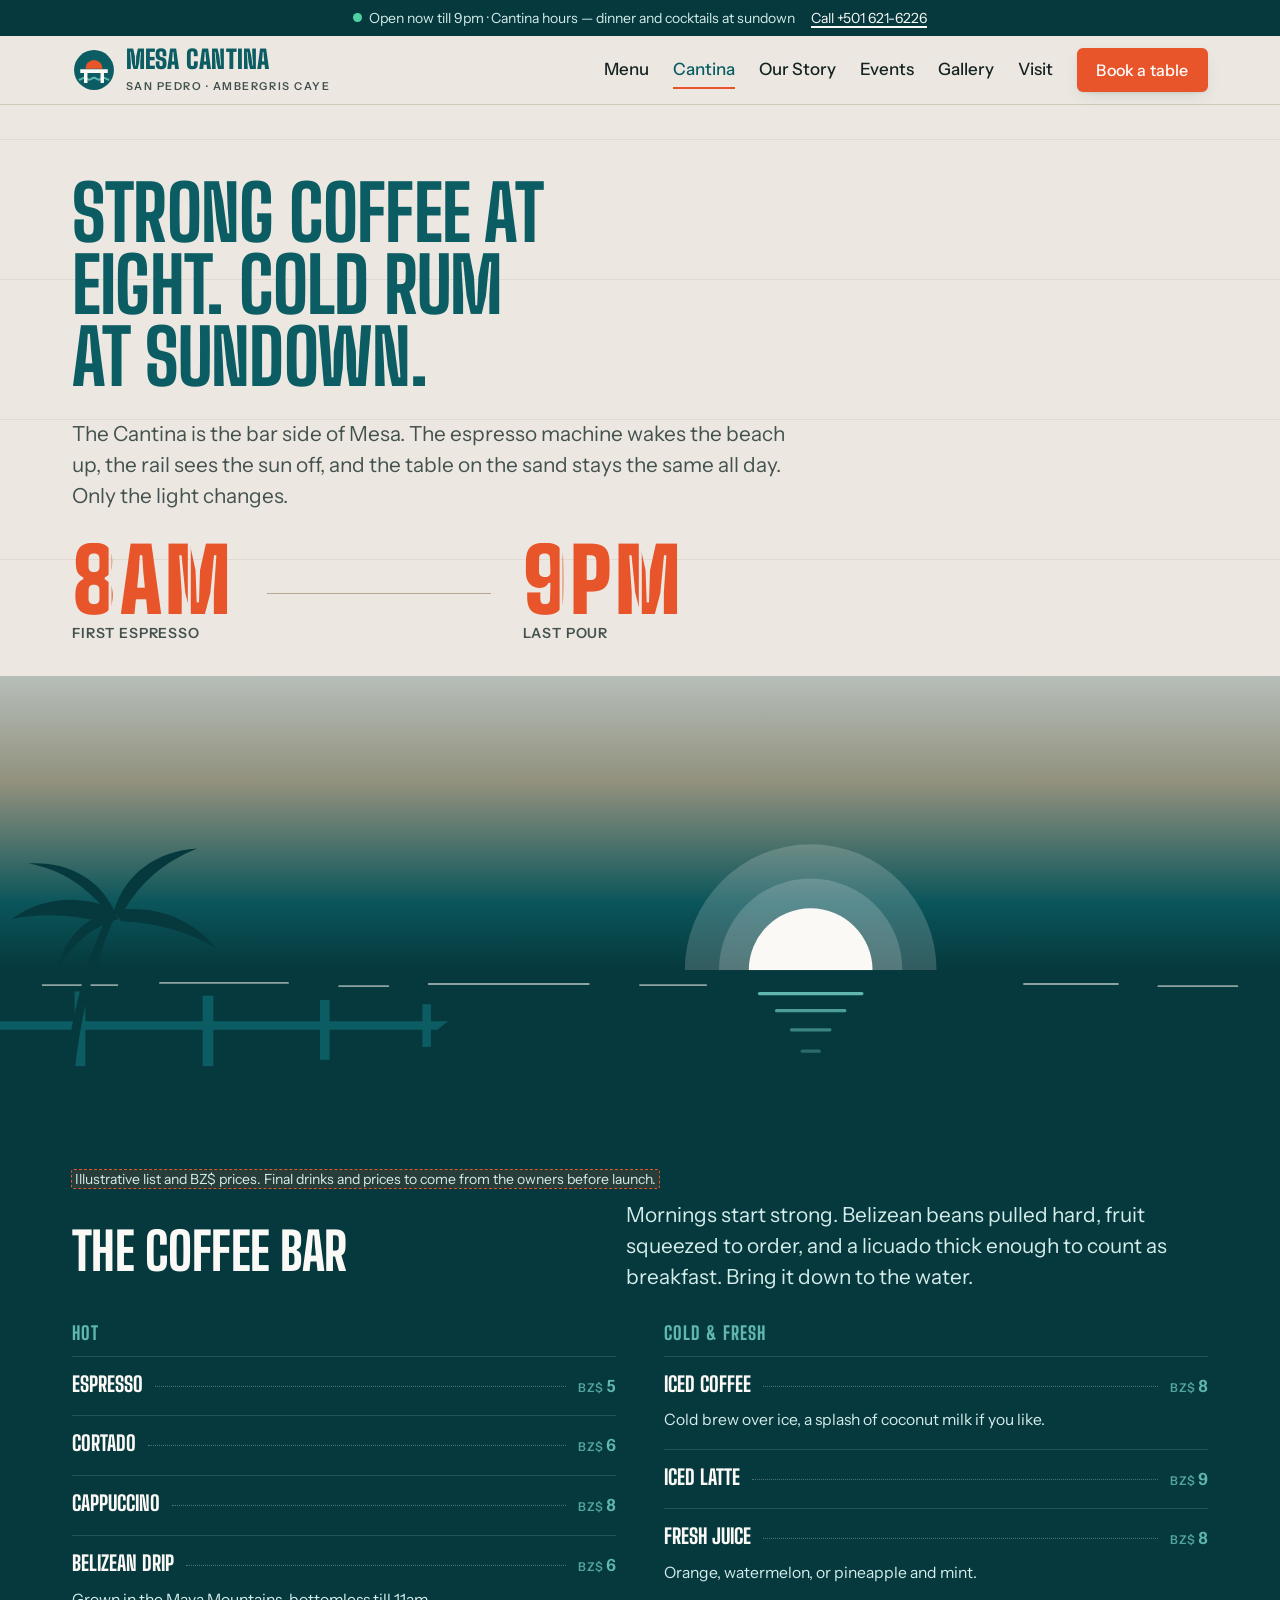
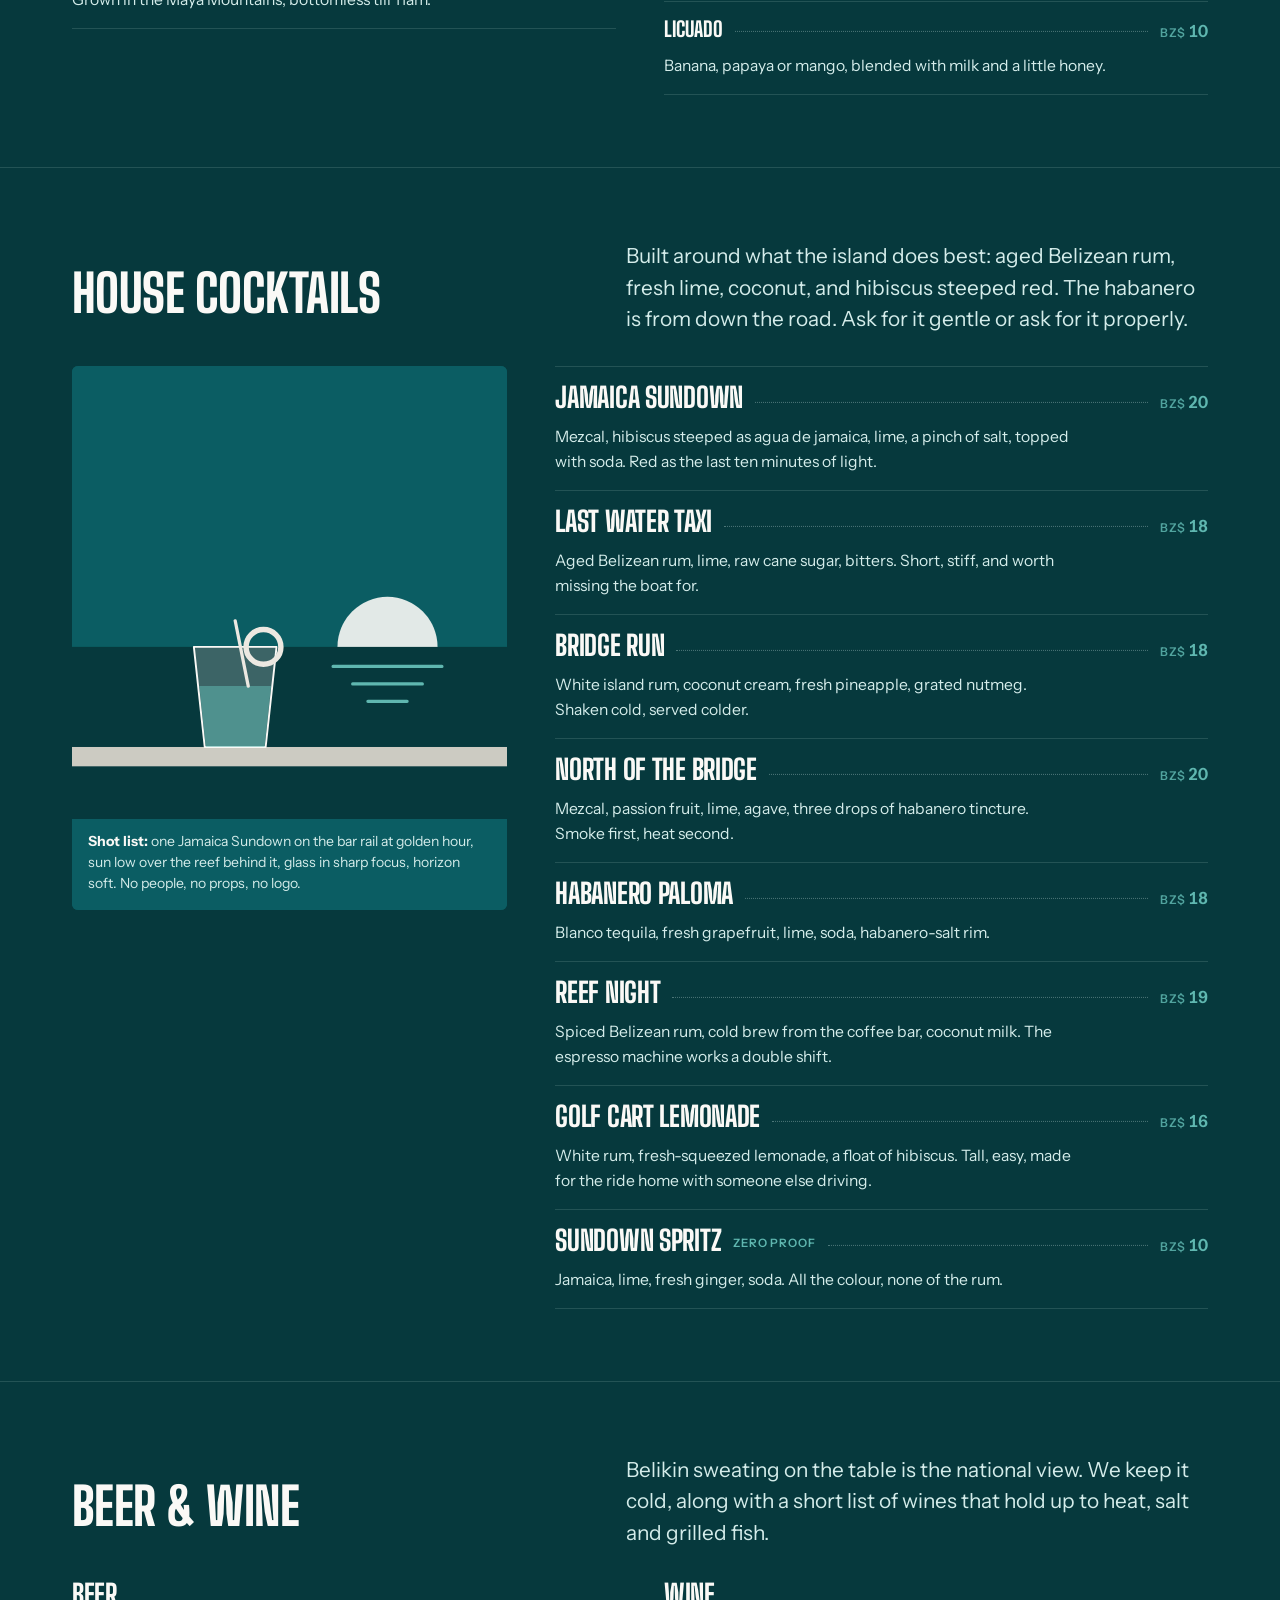
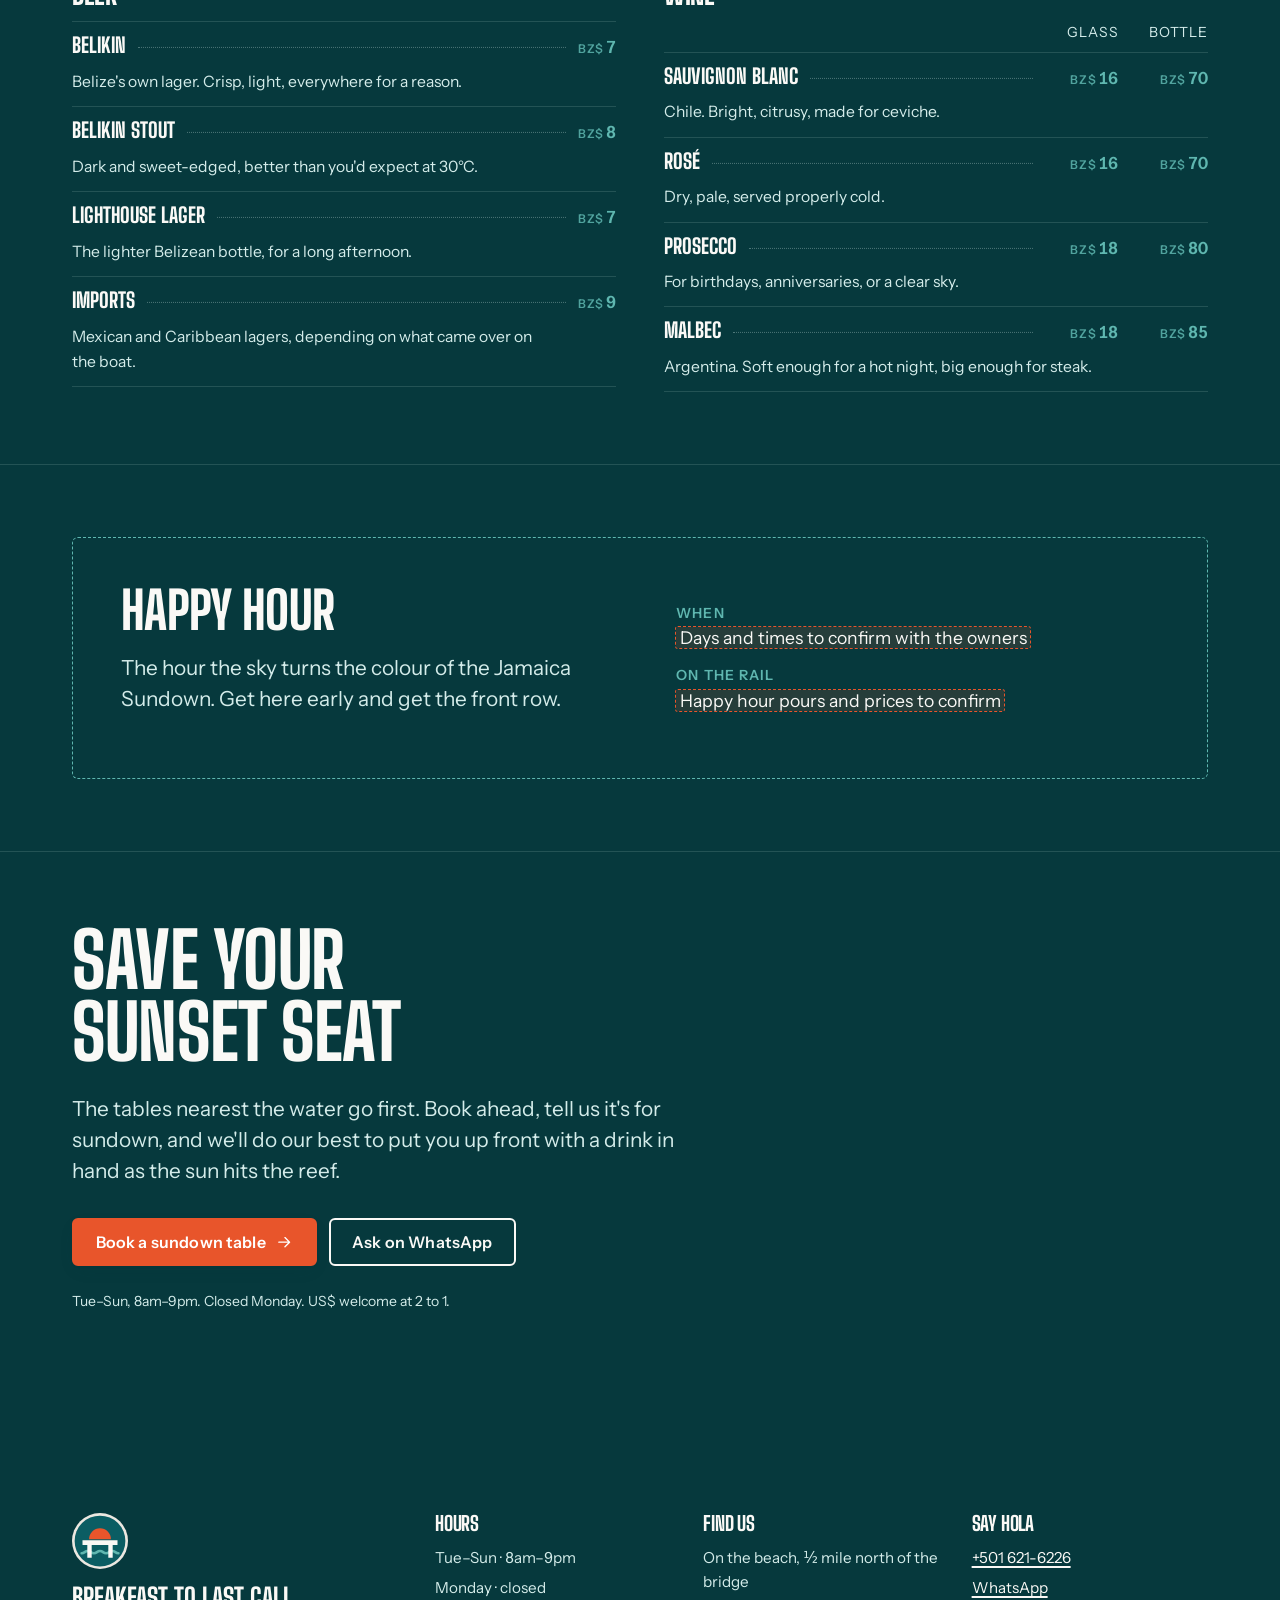
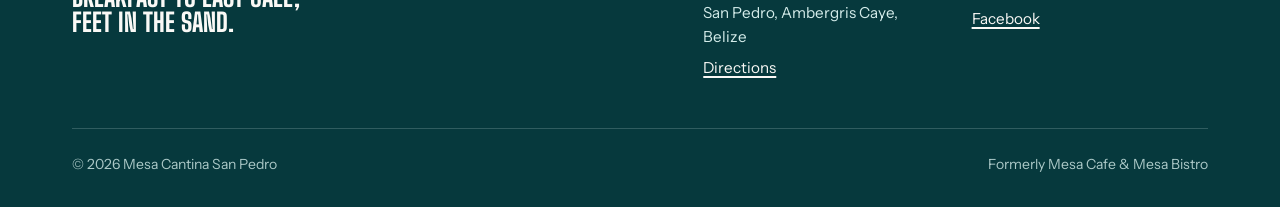
==== commit fd6881ea: "Mesa Cantina site: cantina drinks page and progress Co-Authored-By: Claude Opus 5.5 <noreply@anthrop" ====
--- a/mesa-cantina/drinks.html
+++ b/mesa-cantina/drinks.html
@@ -33,6 +33,7 @@
   .sd-reef{stroke:var(--salt);stroke-width:1.75;stroke-linecap:round;fill:none;opacity:.55}
   .sd-glint{stroke:var(--lagoon);stroke-width:3;stroke-linecap:round;fill:none}
   .sd-dock{fill:var(--reef-deep)}
+  .sd-pier{fill:var(--reef)}
   .sd-dusk{fill:var(--reef-deep);opacity:0}
   /* motion: only armed by JS when motion is allowed; final state is the default */
   .sundown .sd-sunset{transition:transform 2.6s var(--ease-out)}
@@ -187,12 +188,14 @@
         <path class="sd-glint" d="M752 358h16" opacity=".4"/>
       </g>
       <!-- dock running out from the left edge -->
-      <g class="sd-dock">
+      <g class="sd-pier">
         <path d="M0 330h420l-10 8H0z"/>
         <rect x="70" y="302" width="10" height="70"/>
         <rect x="190" y="306" width="10" height="66"/>
         <rect x="300" y="310" width="9" height="56"/>
         <rect x="396" y="314" width="8" height="40"/>
+      </g>
+      <g class="sd-dock">
         <!-- a palm leaning over the sand -->
         <path d="M58 400c6-60 18-120 46-176l6 3c-26 56-38 114-42 173z"/>
         <path d="M107 226c-30-16-68-12-96 8 30-6 58-4 90 4zM107 226c10-34 40-56 78-58-30 12-52 30-70 60zM107 226c38-6 74 8 96 36-30-18-58-24-90-26zM107 226c-14-30-44-46-80-44 32 6 54 22 74 46zM107 226c-28 6-48 28-54 58 14-26 32-42 58-50z"/>
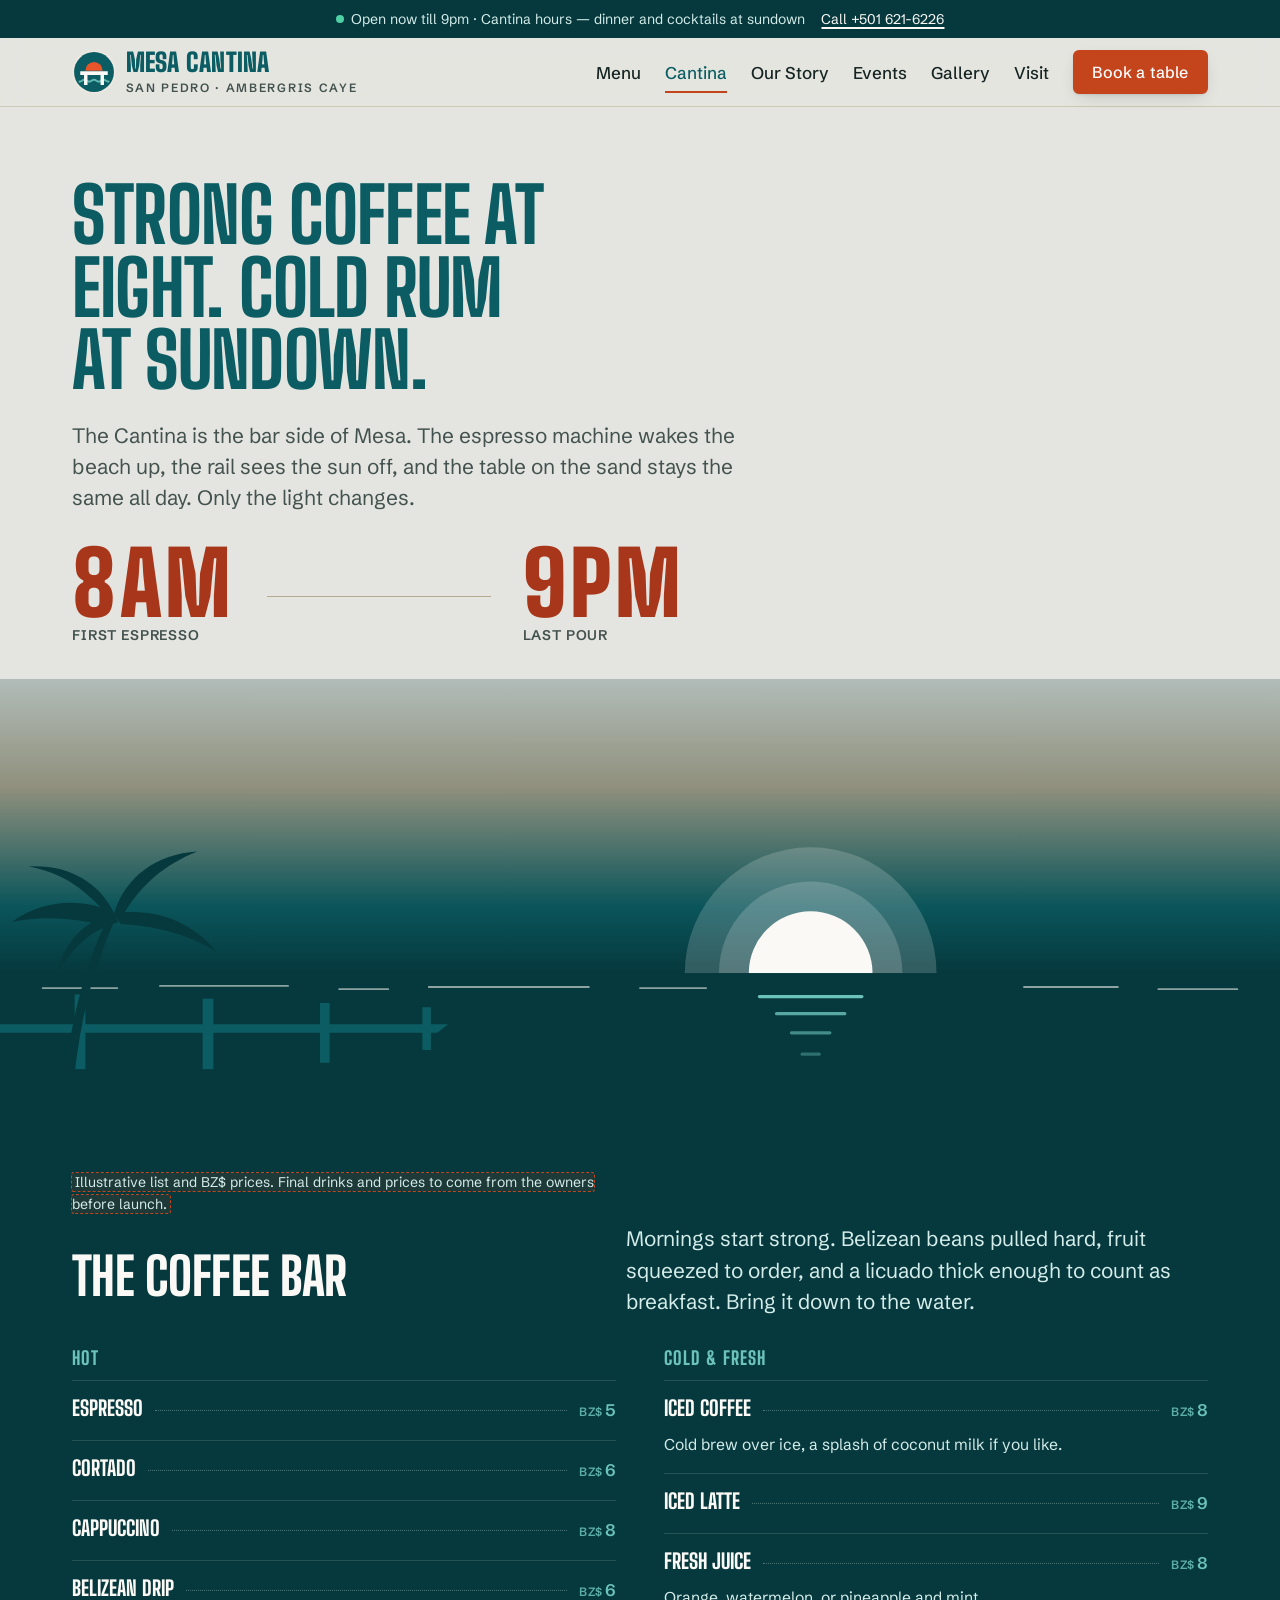
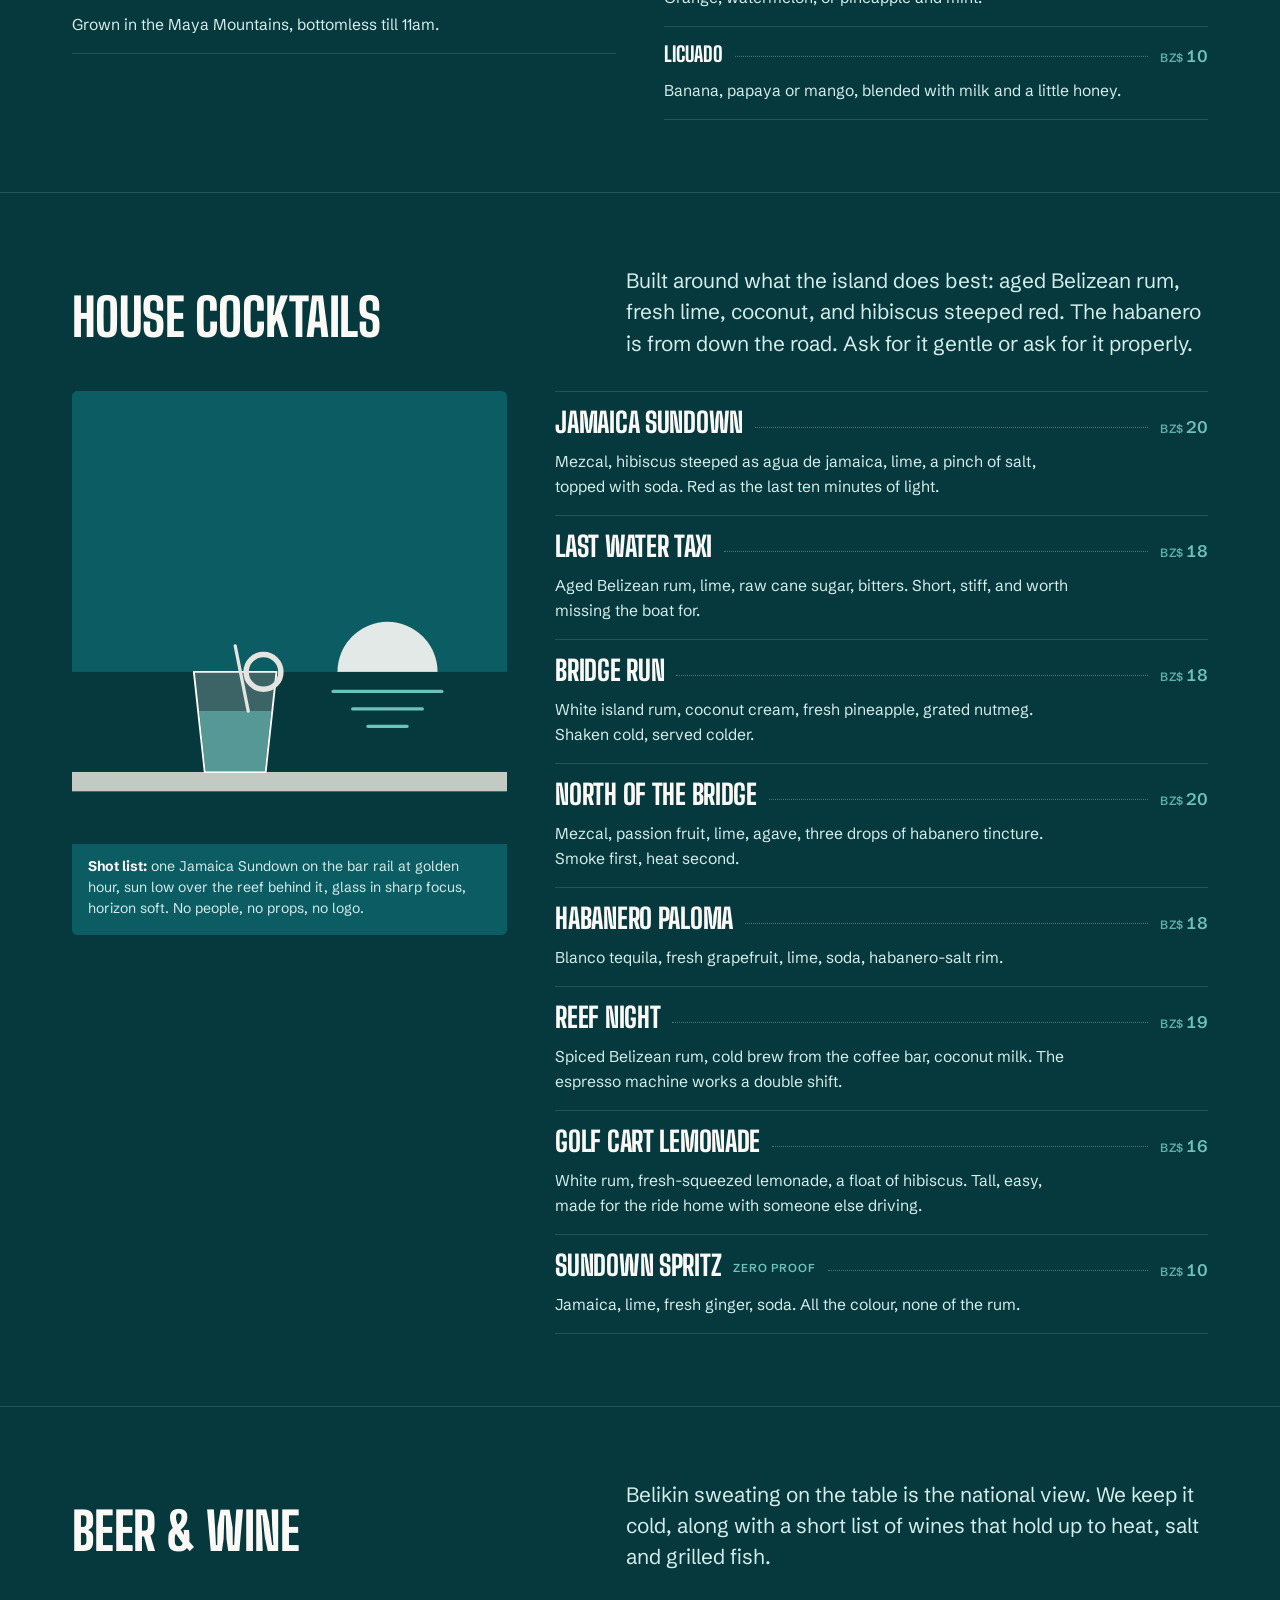
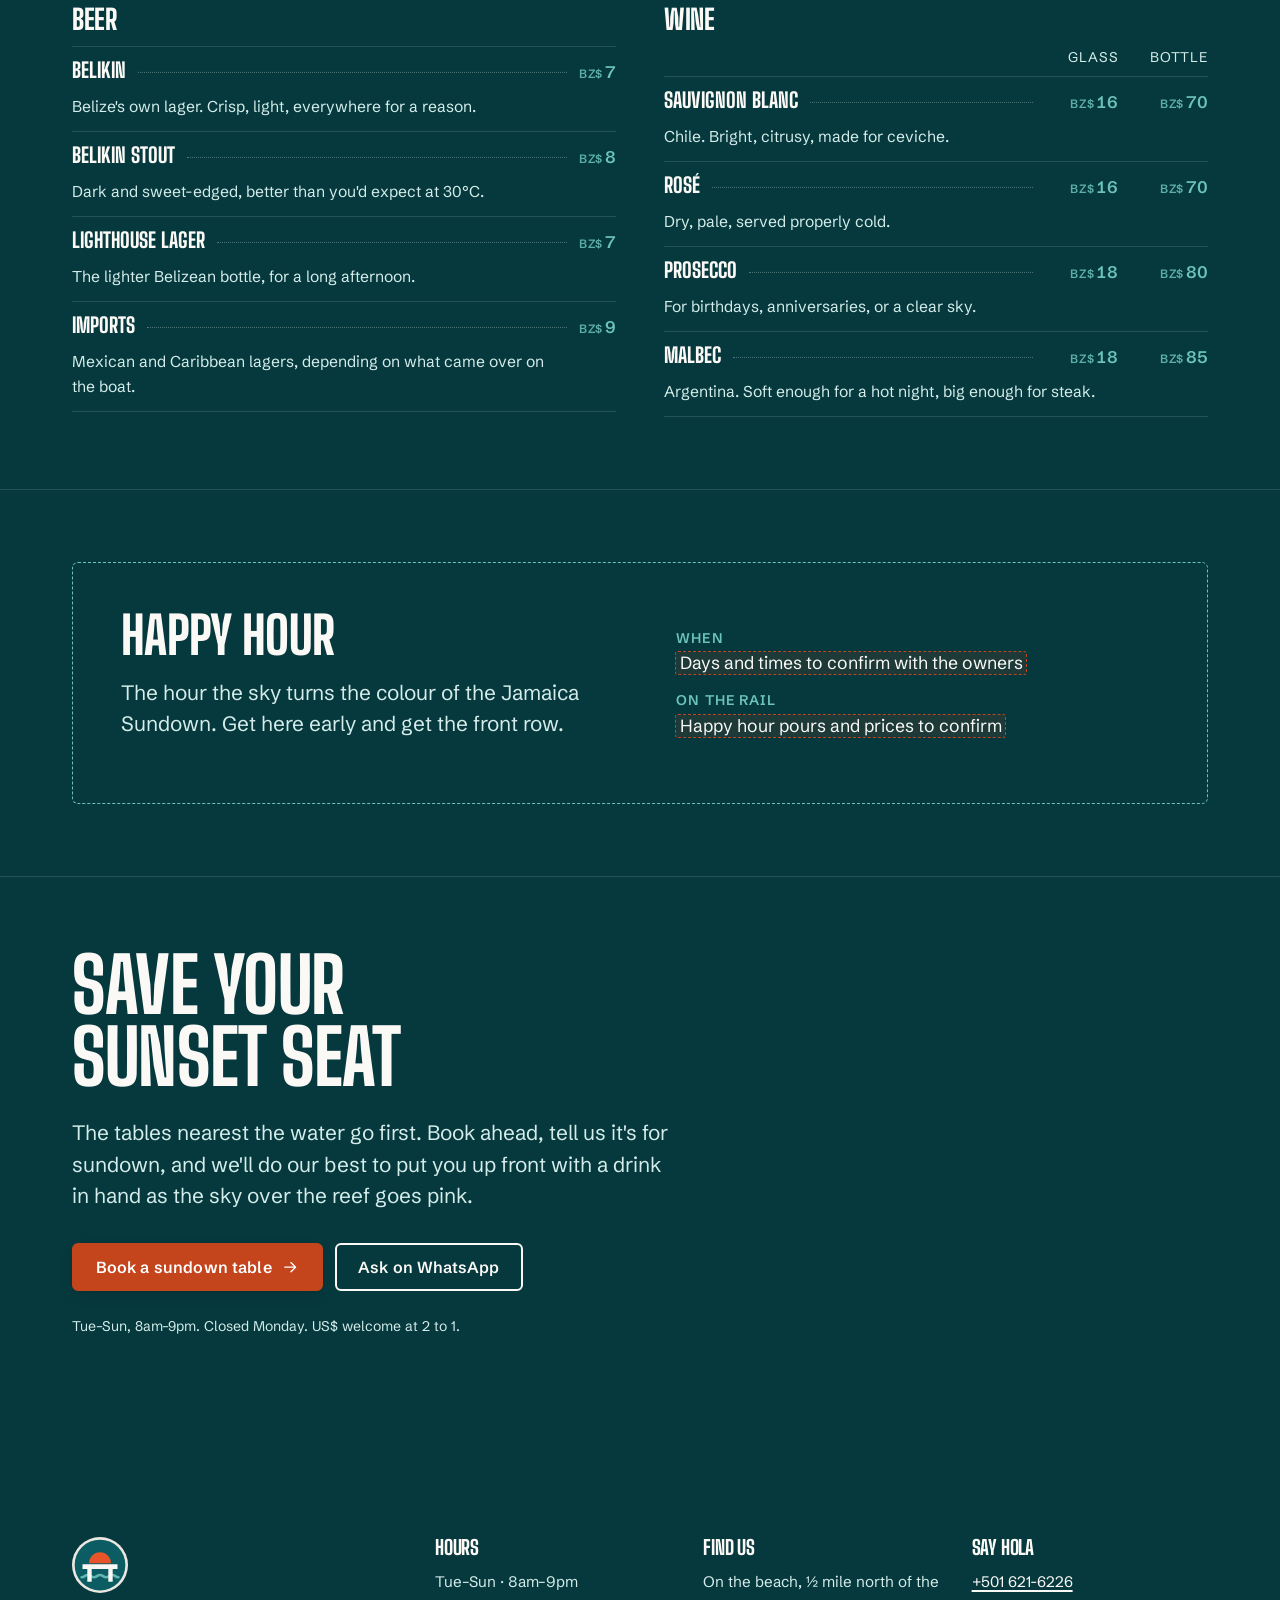
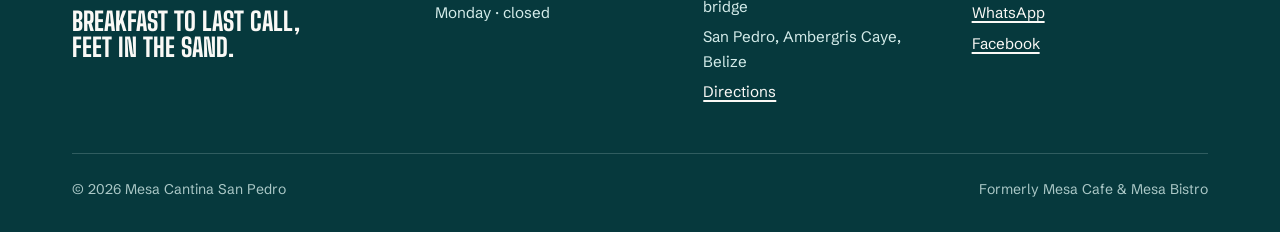
==== commit 4a030f8f: "Mesa Cantina site: wire SEO heads, Impeccable detector fixes - Deeper buoy orange (5:1 on white), co" ====
--- a/mesa-cantina/drinks.html
+++ b/mesa-cantina/drinks.html
@@ -3,8 +3,26 @@
 <head>
 <meta charset="utf-8">
 <meta name="viewport" content="width=device-width,initial-scale=1">
-<title>The Cantina: Coffee, Cocktails &amp; Sundown · Mesa Cantina San Pedro</title>
-<meta name="description" content="Strong Belizean coffee from 8am, island cocktails with local rum, mezcal, hibiscus and habanero at sundown, cold Belikin on the sand. The bar side of Mesa Cantina, San Pedro, Ambergris Caye.">
+<title>Cantina Cocktails & Beach Bar | Mesa Cantina San Pedro</title>
+<meta name="description" content="Sundown cocktails, cold beer, wine and strong coffee on the beach north of the bridge, Ambergris Caye. Open till 9pm, Tuesday to Sunday.">
+<link rel="canonical" href="https://www.mesacantinasanpedro.com/drinks.html">
+<meta property="og:type" content="website">
+<meta property="og:site_name" content="Mesa Cantina San Pedro">
+<meta property="og:locale" content="en_US">
+<meta property="og:title" content="Cantina Cocktails & Beach Bar | Mesa Cantina San Pedro">
+<meta property="og:description" content="Sundown cocktails, cold beer, wine and strong coffee on the beach north of the bridge, Ambergris Caye. Open till 9pm, Tuesday to Sunday.">
+<meta property="og:url" content="https://www.mesacantinasanpedro.com/drinks.html">
+<meta property="og:image" content="https://www.mesacantinasanpedro.com/assets/og-image.svg">
+<meta property="og:image:type" content="image/svg+xml">
+<meta property="og:image:width" content="1200">
+<meta property="og:image:height" content="630">
+<meta property="og:image:alt" content="Mesa Cantina San Pedro: a table on the sand at the end of a sun-bleached dock, Ambergris Caye, Belize">
+<meta name="twitter:card" content="summary_large_image">
+<meta name="twitter:title" content="Cantina Cocktails & Beach Bar | Mesa Cantina San Pedro">
+<meta name="twitter:description" content="Sundown cocktails, cold beer, wine and strong coffee on the beach north of the bridge, Ambergris Caye. Open till 9pm, Tuesday to Sunday.">
+<meta name="twitter:image" content="https://www.mesacantinasanpedro.com/assets/og-image.svg">
+<meta name="twitter:image:alt" content="Mesa Cantina San Pedro: a table on the sand at the end of a sun-bleached dock, Ambergris Caye, Belize">
+<link rel="manifest" href="site.webmanifest">
 <meta name="theme-color" content="#0B5D63">
 <link rel="icon" href="assets/favicon.svg" type="image/svg+xml">
 <link rel="preconnect" href="https://fonts.googleapis.com"><link rel="preconnect" href="https://fonts.gstatic.com" crossorigin>
@@ -155,10 +173,10 @@
     </div>
   </section>
 
-  <!-- The one motion moment: the sun drops into the reef -->
+  <!-- The one motion moment: dusk settles over the reef (sun sets behind the island; beach faces east) -->
   <figure class="sundown" data-sundown>
     <svg viewBox="0 0 1200 400" preserveAspectRatio="xMidYMax slice" role="img" aria-labelledby="sd-t">
-      <title id="sd-t">The sun sinking onto the reef horizon off San Pedro, a dock running out into dark water</title>
+      <title id="sd-t">Dusk settling over the reef horizon off San Pedro, a dock running out into dark water</title>
       <defs>
         <linearGradient id="sd-sky" x1="0" y1="0" x2="0" y2="1">
           <stop offset="0" class="sd-sky-0"/>
@@ -327,7 +345,7 @@
     <section class="dk-section dk-cta" aria-labelledby="cta-h">
       <div class="wrap">
         <h2 id="cta-h">Save your sunset seat</h2>
-        <p class="lead">The tables nearest the water go first. Book ahead, tell us it's for sundown, and we'll do our best to put you up front with a drink in hand as the sun hits the reef.</p>
+        <p class="lead">The tables nearest the water go first. Book ahead, tell us it's for sundown, and we'll do our best to put you up front with a drink in hand as the sky over the reef goes pink.</p>
         <div class="dk-actions">
           <a class="btn" href="reserve.html">Book a sundown table
             <svg viewBox="0 0 24 24" fill="none" stroke="currentColor" stroke-width="1.75" stroke-linecap="round" stroke-linejoin="round" aria-hidden="true"><path d="M5 12h14M13 6l6 6-6 6"/></svg>
--- a/mesa-cantina/css/mesa.css
+++ b/mesa-cantina/css/mesa.css
@@ -1,24 +1,24 @@
 /* Mesa Cantina San Pedro — shared design system */
-@import url('https://fonts.googleapis.com/css2?family=Big+Shoulders+Display:wght@600;800;900&family=Instrument+Sans:ital,wght@0,400;0,500;0,600;1,400&display=swap');
+@import url('https://fonts.googleapis.com/css2?family=Big+Shoulders+Display:wght@600;800;900&family=Schibsted+Grotesk:ital,wght@0,400;0,500;0,600;1,400&display=swap');
 
 :root{
   /* palette: dock + reef + buoy */
-  --plank:#ECE8E1;        /* sun-bleached dock plank (page ground) */
-  --plank-2:#E1DBD1;      /* weathered plank, alt section ground */
+  --plank:#E4E5E0;        /* sun-bleached dock plank (page ground) */
+  --plank-2:#D8DAD3;      /* weathered plank, alt section ground */
   --salt:#FAF9F6;         /* salt-white cards / inputs */
   --reef:#0B5D63;         /* reef turquoise — dominant brand */
   --reef-deep:#06393D;    /* night cantina ground */
   --reef-ink:#D4ECEA;     /* text on reef */
-  --lagoon:#5FB7B0;       /* shallow lagoon accent on dark */
-  --buoy:#E8552B;         /* buoy orange — primary action */
-  --buoy-deep:#C2401B;    /* hover / pressed */
+  --lagoon:#6CC3BC;       /* shallow lagoon accent on dark */
+  --buoy:#C4441C;         /* buoy orange — primary action */
+  --buoy-deep:#A8361A;    /* hover / pressed */
   --ink:#152422;          /* body text */
   --ink-2:#44524F;        /* secondary text (5.9:1 on plank) */
   --rope:#B7A98F;         /* hairlines, rope */
-  --focus:#E8552B;
+  --focus:#C4441C;
 
   --font-display:'Big Shoulders Display', 'Arial Narrow', sans-serif;
-  --font-body:'Instrument Sans', system-ui, sans-serif;
+  --font-body:'Schibsted Grotesk', system-ui, sans-serif;
 
   /* type scale (fluid) */
   --t-hero:clamp(3.4rem, 1.6rem + 8vw, 6rem);
@@ -37,8 +37,8 @@
   --measure:68ch;
 
   --radius:6px;
-  --shadow-1:0 1px 2px rgb(6 57 61 / .08), 0 6px 18px -6px rgb(6 57 61 / .18);
-  --shadow-2:0 2px 4px rgb(6 57 61 / .10), 0 18px 40px -12px rgb(6 57 61 / .28);
+  --shadow-1:0 1px 2px rgb(10 16 16 / .08), 0 6px 18px -6px rgb(10 16 16 / .2);
+  --shadow-2:0 2px 4px rgb(10 16 16 / .1), 0 18px 40px -12px rgb(10 16 16 / .3);
   --ease-out:cubic-bezier(.16,1,.3,1);
 }
 
@@ -46,14 +46,13 @@
 html{-webkit-text-size-adjust:100%;scroll-behavior:smooth;scroll-padding-top:5rem}
 @media (prefers-reduced-motion:reduce){html{scroll-behavior:auto}*{animation-duration:.01ms!important;transition-duration:.01ms!important}}
 body{margin:0;background:var(--plank);color:var(--ink);font:400 var(--t-body)/1.6 var(--font-body);
-  /* plank grain: faint horizontal board seams */
-  background-image:repeating-linear-gradient(180deg, transparent 0 139px, rgb(183 169 143 / .22) 139px 140px);
   text-rendering:optimizeLegibility;-webkit-font-smoothing:antialiased}
 img,svg{display:block;max-width:100%}
 ::selection{background:var(--reef);color:var(--salt)}
 :focus-visible{outline:3px solid var(--focus);outline-offset:3px;border-radius:2px}
 a{color:var(--reef);text-decoration-thickness:1.5px;text-underline-offset:.22em}
-a:hover{color:var(--buoy-deep)}
+a:not(.btn):hover{color:var(--buoy-deep)}
+.btn .tbd{background:rgb(255 255 255 / .18);color:inherit;outline-color:currentColor}
 html{scrollbar-color:var(--reef) var(--plank-2)}
 
 h1,h2,h3,.display{font-family:var(--font-display);font-weight:800;line-height:.95;letter-spacing:-.01em;text-transform:uppercase;text-wrap:balance;margin:0}
@@ -75,8 +74,8 @@
 .sr-only{position:absolute;width:1px;height:1px;overflow:hidden;clip:rect(0 0 0 0);white-space:nowrap}
 
 /* stencil mooring number — the dock signature. Use for slip/section markers that carry meaning (e.g. meal times), never as decoration-only numbering */
-.stencil{font-family:var(--font-display);font-weight:900;letter-spacing:.04em;color:var(--buoy);
-  -webkit-mask:repeating-linear-gradient(90deg,#000 0 46%,transparent 46% 50%,#000 50% 100%) 0 0/ .9em 100%;}
+.stencil{font-family:var(--font-display);font-weight:900;letter-spacing:.04em;color:var(--buoy-deep)}
+.section--reef .stencil,.section--night .stencil{color:var(--salt)}
 
 /* buttons */
 .btn{--bg:var(--buoy);--fg:#fff;display:inline-flex;align-items:center;gap:.55em;min-height:48px;padding:.8em 1.35em;
@@ -93,16 +92,17 @@
 .btn[disabled]{opacity:.5;cursor:not-allowed;transform:none}
 
 /* header / nav */
-.site-head{position:sticky;top:0;z-index:50;background:rgb(236 232 225 / .94);backdrop-filter:saturate(1.2) blur(8px);border-bottom:1px solid rgb(183 169 143 / .5)}
+.site-head{position:sticky;top:0;z-index:50;background:rgb(228 229 224 / .94);backdrop-filter:saturate(1.2) blur(8px);border-bottom:1px solid rgb(183 169 143 / .5)}
 .site-head .wrap{display:flex;align-items:center;justify-content:space-between;gap:var(--s-4);min-height:4.25rem}
 .brand{display:flex;align-items:center;gap:.6rem;text-decoration:none;color:var(--reef)}
 .brand img{width:44px;height:44px}
 .brand b{font:900 1.6rem/0.9 var(--font-display);text-transform:uppercase;letter-spacing:.01em}
-.brand small{display:block;font:600 .68rem/1 var(--font-body);letter-spacing:.14em;text-transform:uppercase;color:var(--ink-2);margin-top:.2rem}
+.brand small{display:block;font:600 .75rem/1 var(--font-body);letter-spacing:.14em;text-transform:uppercase;color:var(--ink-2);margin-top:.2rem}
 .nav ul{display:flex;gap:var(--s-5);list-style:none;margin:0;padding:0;align-items:center}
 .nav a{color:var(--ink);text-decoration:none;font-weight:500;padding:.5rem 0;border-bottom:2px solid transparent}
 .nav a:hover,.nav a[aria-current=page]{color:var(--reef);border-bottom-color:var(--buoy)}
 .nav .btn{padding:.65em 1.1em;min-height:44px;color:#fff;border-bottom:2px solid var(--bg)}
+.nav a.btn:hover,.nav a.btn[aria-current=page]{color:#fff;border-bottom-color:var(--bg)}
 .nav-toggle{display:none;background:none;border:0;padding:.6rem;margin-right:-.6rem;color:var(--reef);cursor:pointer;min-width:48px;min-height:48px}
 @media (max-width:860px){
   .nav-toggle{display:inline-grid;place-items:center}
@@ -118,11 +118,11 @@
 
 /* open-now tide strip (filled by js/mesa.js) */
 .tide{background:var(--reef-deep);color:var(--reef-ink);font-size:var(--t-small)}
-.tide .wrap{display:flex;gap:var(--s-4);align-items:center;justify-content:center;min-height:2.25rem;text-align:center;flex-wrap:wrap}
+.tide .wrap{display:flex;gap:var(--s-4);align-items:center;justify-content:center;min-height:2.25rem;padding-block:var(--s-2);text-align:center;flex-wrap:wrap}
 .tide .dot{width:.55rem;height:.55rem;border-radius:50%;background:var(--rope);display:inline-block;margin-right:.45rem;vertical-align:.05em}
-.tide[data-state=open] .dot{background:#4FD1A5;box-shadow:0 0 0 0 rgb(79 209 165 / .6);animation:pulse 2.4s var(--ease-out) infinite}
+.tide[data-state=open] .dot{background:#4FD1A5;animation:pulse 2.4s ease-in-out infinite}
 .tide a{color:var(--salt)}
-@keyframes pulse{to{box-shadow:0 0 0 .5rem rgb(79 209 165 / 0)}}
+@keyframes pulse{50%{opacity:.35}}
 
 /* footer */
 .site-foot{background:var(--reef-deep);color:var(--reef-ink);padding-block:var(--s-8) var(--s-6);font-size:.95rem}
@@ -141,11 +141,11 @@
 .field input:focus,.field select:focus,.field textarea:focus{outline:none;border-color:var(--reef);box-shadow:0 0 0 3px rgb(11 93 99 / .2)}
 .field [aria-invalid=true]{border-color:var(--buoy-deep)}
 .field .error{color:var(--buoy-deep);font-size:var(--t-small);font-weight:600}
-::placeholder{color:#6B7774}
+::placeholder{color:#5E6A67}
 input,textarea{caret-color:var(--buoy)}
 
 /* tbd marker for unconfirmed facts — remove before launch */
-.tbd{background:rgb(232 85 43 / .14);outline:1px dashed var(--buoy);border-radius:2px;padding:0 .2em}
+.tbd{background:rgb(196 68 28 / .12);outline:1px dashed var(--buoy);border-radius:2px;padding:0 .2em}
 
 /* reveal: content visible by default; JS adds .will-reveal only when motion allowed */
 .will-reveal{opacity:0;transform:translateY(14px);filter:blur(4px);transition:opacity .9s var(--ease-out),transform .9s var(--ease-out),filter .9s var(--ease-out)}
